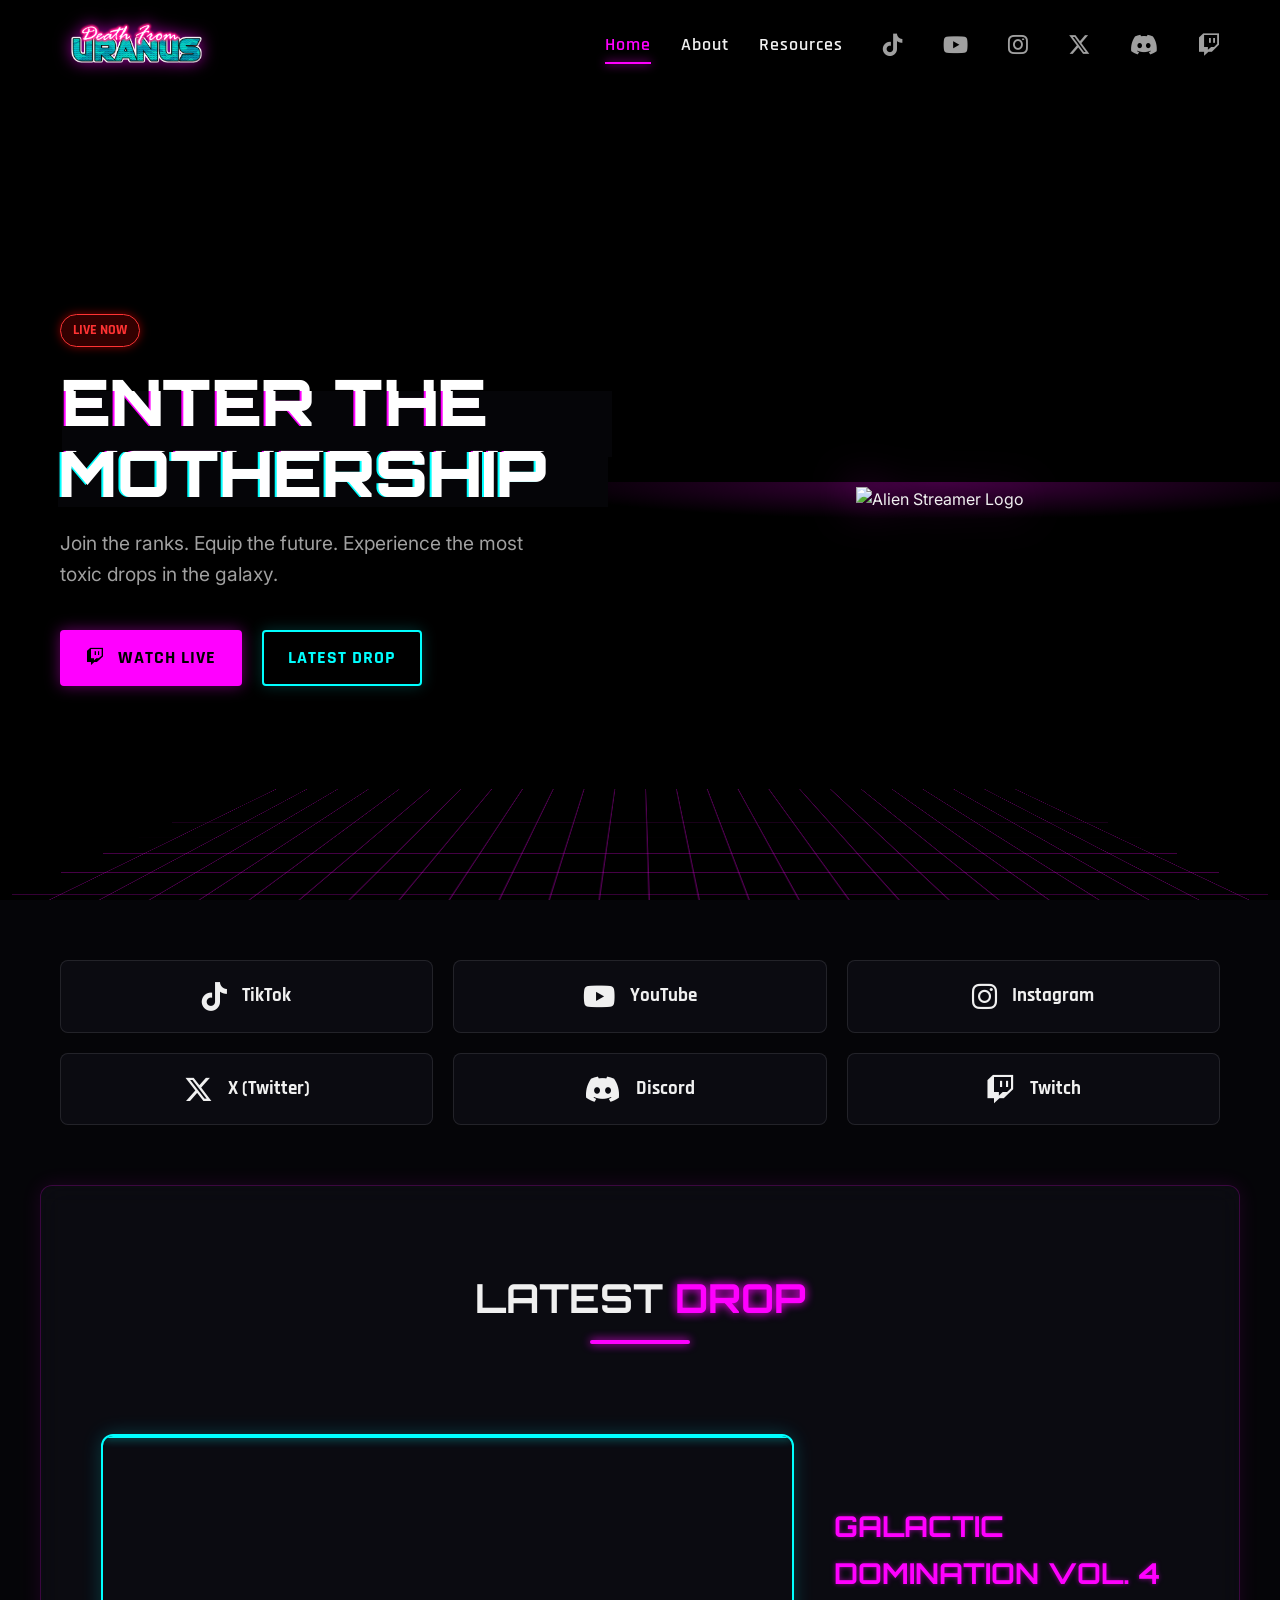
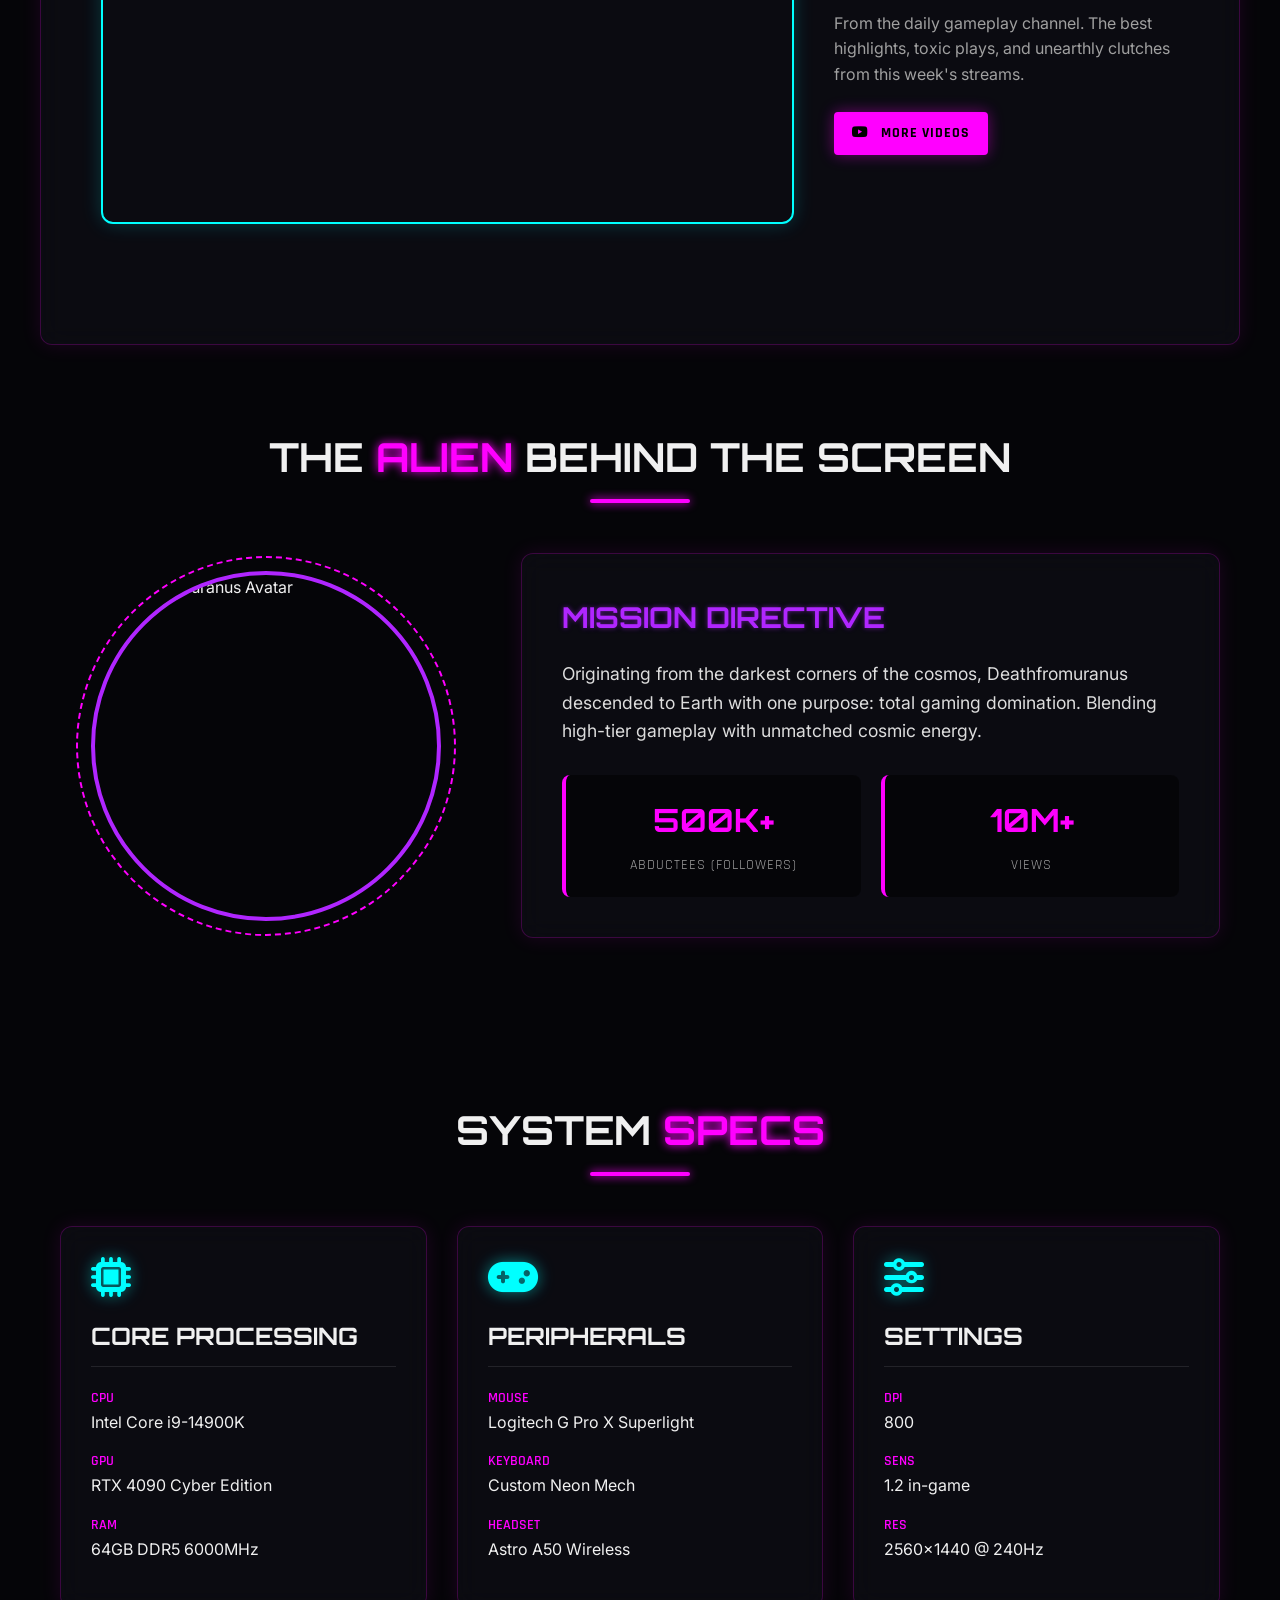
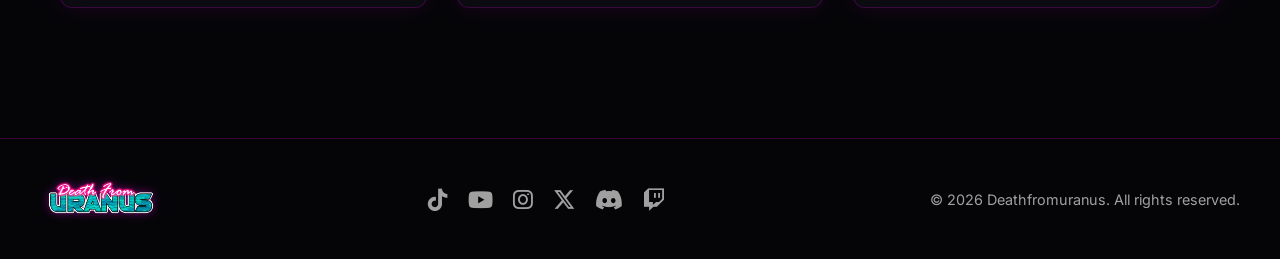
==== index.html @ d9c2b9a5 "Swap avatar image for real photo" ====
<!DOCTYPE html>
<html lang="en">
<head>
    <meta charset="UTF-8">
    <meta name="viewport" content="width=device-width, initial-scale=1.0">
    <title>Deathfromuranus | Official Streamer Hub</title>
    <meta name="description" content="Welcome to the official hub for Deathfromuranus. Join the abduction, check out the latest drops, and explore the cyber space!">
    <link rel="preconnect" href="https://fonts.googleapis.com">
    <link rel="preconnect" href="https://fonts.gstatic.com" crossorigin>
    <link href="https://fonts.googleapis.com/css2?family=Orbitron:wght@400;700;900&family=Rajdhani:wght@400;600;700&family=Inter:wght@300;400;600&display=swap" rel="stylesheet">
    <link rel="stylesheet" href="styles.css">
    <!-- FontAwesome for icons -->
    <link rel="stylesheet" href="https://cdnjs.cloudflare.com/ajax/libs/font-awesome/6.6.0/css/all.min.css">
</head>
<body>
    <div class="stars"></div>
    <div class="twinkling"></div>
    <div class="cyber-grid"></div>
    
    <nav id="navbar">
        <div class="nav-container">
            <a href="#" class="logo">
                <img src="assets/logo.png" alt="Death From Uranus Logo" class="nav-logo-img">
            </a>
            <div class="nav-right">
                <div class="nav-links">
                    <a href="#home" class="nav-link active">Home</a>
                    <a href="#about" class="nav-link">About</a>
                    <a href="#resources" class="nav-link">Resources</a>
                </div>
                    <a href="https://www.tiktok.com/@deathfromuranusttv?_r=1&_t=ZP-96Y21ulKoaF" class="social-icon" target="_blank"><i class="fa-brands fa-tiktok"></i></a>
                    <a href="https://youtube.com/@deathfromuranus?si=R0FIwK662-AyXC6i" class="social-icon" target="_blank"><i class="fa-brands fa-youtube"></i></a>
                    <a href="https://www.instagram.com/deathfromuranusttv?igsh=eTNubWJuczFvNDk3&utm_source=qr" class="social-icon" target="_blank"><i class="fa-brands fa-instagram"></i></a>
                    <a href="https://x.com/deathfromuranus?s=21" class="social-icon" target="_blank"><i class="fa-brands fa-x-twitter"></i></a>
                    <a href="https://discord.gg/c7pw4qppN" class="social-icon" target="_blank"><i class="fa-brands fa-discord"></i></a>
                    <a href="https://www.twitch.tv/deathfromuranus" class="social-icon" target="_blank"><i class="fa-brands fa-twitch"></i></a>
                </div>
            </div>
            <button class="mobile-toggle"><i class="fa-solid fa-bars"></i></button>
        </div>
    </nav>

    <main>
        <!-- Hero Section -->
        <section id="home" class="hero">
            <div class="hero-content">
                <div class="badge">LIVE NOW</div>
                <h1 class="glitch" data-text="ENTER THE MOTHERSHIP">ENTER THE MOTHERSHIP</h1>
                <p class="subtitle">Join the ranks. Equip the future. Experience the most toxic drops in the galaxy.</p>
                <div class="hero-buttons">
                    <a href="https://twitch.tv" class="btn primary-btn"><i class="fa-brands fa-twitch"></i> WATCH LIVE</a>
                    <a href="#latest" class="btn secondary-btn">LATEST DROP</a>
                </div>
            </div>
            <div class="hero-image-container">
                <div class="ufo-beam"></div>
                <img src="assets/hero-alien.png" alt="Alien Streamer Logo" class="hero-image">
            </div>
        </section>

        <!-- Social Connections -->
        <section class="socials-bar">
            <div class="social-grid">
                <a href="https://www.tiktok.com/@deathfromuranusttv?_r=1&_t=ZP-96Y21ulKoaF" class="social-card tiktok" target="_blank">
                    <i class="fa-brands fa-tiktok"></i>
                    <span>TikTok</span>
                    <div class="hover-glow"></div>
                </a>
                <a href="https://youtube.com/@deathfromuranus?si=R0FIwK662-AyXC6i" class="social-card youtube" target="_blank">
                    <i class="fa-brands fa-youtube"></i>
                    <span>YouTube</span>
                    <div class="hover-glow"></div>
                </a>
                <a href="https://www.instagram.com/deathfromuranusttv?igsh=eTNubWJuczFvNDk3&utm_source=qr" class="social-card instagram" target="_blank">
                    <i class="fa-brands fa-instagram"></i>
                    <span>Instagram</span>
                    <div class="hover-glow"></div>
                </a>
                <a href="https://x.com/deathfromuranus?s=21" class="social-card twitter" target="_blank">
                    <i class="fa-brands fa-x-twitter"></i>
                    <span>X (Twitter)</span>
                    <div class="hover-glow"></div>
                </a>
                <a href="https://discord.gg/c7pw4qppN" class="social-card discord" target="_blank">
                    <i class="fa-brands fa-discord"></i>
                    <span>Discord</span>
                    <div class="hover-glow"></div>
                </a>
                <a href="https://www.twitch.tv/deathfromuranus" class="social-card twitch" target="_blank">
                    <i class="fa-brands fa-twitch"></i>
                    <span>Twitch</span>
                    <div class="hover-glow"></div>
                </a>
            </div>
        </section>

        <!-- Latest Drop Section -->
        <section id="latest" class="latest-drop glass-panel">
            <div class="section-header">
                <h2>LATEST <span class="highlight">DROP</span></h2>
                <div class="neon-line"></div>
            </div>
            <div class="video-container">
                <div class="video-wrapper">
                    <iframe width="560" height="315" src="https://www.youtube.com/embed/Y9XK7ePh-MA?controls=0" title="YouTube video player" frameborder="0" allow="accelerometer; autoplay; clipboard-write; encrypted-media; gyroscope; picture-in-picture" allowfullscreen></iframe>
                    <div class="scanner-line"></div>
                </div>
                <div class="video-info">
                    <h3>GALACTIC DOMINATION VOL. 4</h3>
                    <p>From the daily gameplay channel. The best highlights, toxic plays, and unearthly clutches from this week's streams.</p>
                    <a href="#" class="btn primary-btn small"><i class="fa-brands fa-youtube"></i> MORE VIDEOS</a>
                </div>
            </div>
        </section>

        <!-- About Section -->
        <section id="about" class="about-section">
            <div class="section-header">
                <h2>THE <span class="highlight">ALIEN</span> BEHIND THE SCREEN</h2>
                <div class="neon-line"></div>
            </div>
            <div class="about-content">
                <div class="avatar-container">
                    <img src="assets/avatar-photo.png" alt="Deathfromuranus Avatar" class="avatar-img">
                    <div class="avatar-ring"></div>
                </div>
                <div class="about-text glass-panel">
                    <h3>MISSION DIRECTIVE</h3>
                    <p>Originating from the darkest corners of the cosmos, Deathfromuranus descended to Earth with one purpose: total gaming domination. Blending high-tier gameplay with unmatched cosmic energy.</p>
                    <div class="stats-grid">
                        <div class="stat">
                            <span class="stat-value">500K+</span>
                            <span class="stat-label">ABDUCTEES (FOLLOWERS)</span>
                        </div>
                        <div class="stat">
                            <span class="stat-value">10M+</span>
                            <span class="stat-label">VIEWS</span>
                        </div>
                    </div>
                </div>
            </div>
        </section>

        <!-- Resources Section -->
        <section id="resources" class="resources-section">
            <div class="section-header">
                <h2>SYSTEM <span class="highlight">SPECS</span></h2>
                <div class="neon-line"></div>
            </div>
            <div class="resources-grid">
                <div class="resource-card glass-panel">
                    <i class="fa-solid fa-microchip icon-glow"></i>
                    <h3>CORE PROCESSING</h3>
                    <ul>
                        <li><span>CPU</span> Intel Core i9-14900K</li>
                        <li><span>GPU</span> RTX 4090 Cyber Edition</li>
                        <li><span>RAM</span> 64GB DDR5 6000MHz</li>
                    </ul>
                </div>
                <div class="resource-card glass-panel">
                    <i class="fa-solid fa-gamepad icon-glow"></i>
                    <h3>PERIPHERALS</h3>
                    <ul>
                        <li><span>Mouse</span> Logitech G Pro X Superlight</li>
                        <li><span>Keyboard</span> Custom Neon Mech</li>
                        <li><span>Headset</span> Astro A50 Wireless</li>
                    </ul>
                </div>
                <div class="resource-card glass-panel">
                    <i class="fa-solid fa-sliders icon-glow"></i>
                    <h3>SETTINGS</h3>
                    <ul>
                        <li><span>DPI</span> 800</li>
                        <li><span>Sens</span> 1.2 in-game</li>
                        <li><span>Res</span> 2560x1440 @ 240Hz</li>
                    </ul>
                </div>
            </div>
        </section>
    </main>

    <footer>
        <div class="footer-content">
            <a href="#" class="footer-logo">
                <img src="assets/logo.png" alt="Death From Uranus Logo" class="footer-logo-img">
            </a>
            <div class="footer-socials">
                <a href="https://www.tiktok.com/@deathfromuranusttv?_r=1&_t=ZP-96Y21ulKoaF" class="social-icon" target="_blank"><i class="fa-brands fa-tiktok"></i></a>
                <a href="https://youtube.com/@deathfromuranus?si=R0FIwK662-AyXC6i" class="social-icon" target="_blank"><i class="fa-brands fa-youtube"></i></a>
                <a href="https://www.instagram.com/deathfromuranusttv?igsh=eTNubWJuczFvNDk3&utm_source=qr" class="social-icon" target="_blank"><i class="fa-brands fa-instagram"></i></a>
                <a href="https://x.com/deathfromuranus?s=21" class="social-icon" target="_blank"><i class="fa-brands fa-x-twitter"></i></a>
                <a href="https://discord.gg/c7pw4qppN" class="social-icon" target="_blank"><i class="fa-brands fa-discord"></i></a>
                <a href="https://www.twitch.tv/deathfromuranus" class="social-icon" target="_blank"><i class="fa-brands fa-twitch"></i></a>
            </div>
            <p>&copy; 2026 Deathfromuranus. All rights reserved.</p>
        </div>
    </footer>

    <script src="script.js"></script>
</body>
</html>
---- styles.css ----
:root {
    /* Color Palette */
    --bg-dark: #050508;
    --neon-green: #ff00ff;
    --neon-cyan: #00ffff;
    --neon-pink: #ff00ff;
    --deep-purple: #1a0b2e;
    --neon-purple: #b026ff;
    --text-main: #f0f0f0;
    --text-muted: #a0a0a0;
    
    /* Glassmorphism */
    --glass-bg: rgba(16, 16, 24, 0.6);
    --glass-border: rgba(255, 0, 255, 0.2);
    --glass-glow: 0 0 20px rgba(255, 0, 255, 0.1);
    
    /* Fonts */
    --font-heading: 'Orbitron', sans-serif;
    --font-sub: 'Rajdhani', sans-serif;
    --font-body: 'Inter', sans-serif;
}

* {
    margin: 0;
    padding: 0;
    box-sizing: border-box;
}

body {
    background-color: var(--bg-dark);
    color: var(--text-main);
    font-family: var(--font-body);
    overflow-x: hidden;
    line-height: 1.6;
}

/* Background Effects */
.stars, .twinkling {
    position: fixed;
    top: 0;
    left: 0;
    width: 100%;
    height: 100%;
    z-index: -1;
}

.stars {
    background: #000 url('https://cdn.rawgit.com/danielstuart14/CSS_Fills/master/star-bg.svg') repeat;
    animation: move-stars 200s linear infinite;
}

.twinkling {
    background: transparent url('https://cdn.rawgit.com/danielstuart14/CSS_Fills/master/twinkling.png') repeat top center;
    animation: move-twink-back 200s linear infinite;
    opacity: 0.5;
}

@keyframes move-stars {
    from {background-position: 0 0;}
    to {background-position: -10000px 5000px;}
}
@keyframes move-twink-back {
    from {background-position: 0 0;}
    to {background-position: -10000px 5000px;}
}

.cyber-grid {
    position: fixed;
    bottom: 0;
    left: 0;
    width: 100%;
    height: 40vh;
    background-image: 
        linear-gradient(transparent 95%, rgba(255, 0, 255, 0.4) 100%),
        linear-gradient(90deg, transparent 95%, rgba(255, 0, 255, 0.4) 100%);
    background-size: 50px 50px;
    transform: perspective(500px) rotateX(60deg);
    transform-origin: bottom;
    z-index: -1;
    animation: grid-move 5s linear infinite;
}

@keyframes grid-move {
    from { background-position: 0 0; }
    to { background-position: 0 50px; }
}

/* Typography & Utilities */
h1, h2, h3, .logo {
    font-family: var(--font-heading);
    text-transform: uppercase;
}

.highlight {
    color: var(--neon-green);
    text-shadow: 0 0 10px var(--neon-green);
}

.glass-panel {
    background: var(--glass-bg);
    backdrop-filter: blur(12px);
    -webkit-backdrop-filter: blur(12px);
    border: 1px solid var(--glass-border);
    box-shadow: var(--glass-glow);
    border-radius: 12px;
}

/* Navigation */
nav {
    position: fixed;
    top: 0;
    width: 100%;
    padding: 20px 0;
    z-index: 100;
    transition: all 0.3s ease;
}

nav.scrolled {
    background: rgba(10, 10, 15, 0.9);
    backdrop-filter: blur(10px);
    padding: 15px 0;
    border-bottom: 1px solid var(--glass-border);
}

.nav-container {
    max-width: 1200px;
    margin: 0 auto;
    display: flex;
    justify-content: space-between;
    align-items: center;
    padding: 0 20px;
}

.logo {
    font-size: 1.5rem;
    font-weight: 900;
    text-decoration: none;
    color: white;
    letter-spacing: 2px;
    display: flex;
    align-items: center;
}

.nav-logo-img {
    max-height: 50px;
    width: auto;
    filter: drop-shadow(0 0 8px rgba(255, 0, 255, 0.6));
    transition: filter 0.3s ease;
}

.nav-logo-img:hover {
    filter: drop-shadow(0 0 15px rgba(255, 0, 255, 1));
}

.nav-right {
    display: flex;
    align-items: center;
    gap: 40px;
}

.nav-links {
    display: flex;
    gap: 30px;
}

.nav-link {
    color: var(--text-main);
    text-decoration: none;
    font-family: var(--font-sub);
    font-weight: 600;
    font-size: 1.1rem;
    letter-spacing: 1px;
    position: relative;
    transition: color 0.3s ease;
}

.nav-link:hover, .nav-link.active {
    color: var(--neon-green);
}

.nav-link::after {
    content: '';
    position: absolute;
    bottom: -5px;
    left: 0;
    width: 0;
    height: 2px;
    background: var(--neon-green);
    transition: width 0.3s ease;
    box-shadow: 0 0 10px var(--neon-green);
}

.nav-link:hover::after, .nav-link.active::after {
    width: 100%;
}

.mobile-toggle {
    display: none;
    background: none;
    border: none;
    color: var(--neon-green);
    font-size: 1.5rem;
    cursor: pointer;
}

/* Buttons */
.btn {
    display: inline-block;
    padding: 12px 24px;
    font-family: var(--font-sub);
    font-size: 1.1rem;
    font-weight: 700;
    text-transform: uppercase;
    text-decoration: none;
    border-radius: 4px;
    transition: all 0.3s ease;
    letter-spacing: 1px;
    cursor: pointer;
}

.btn i {
    margin-right: 8px;
}

.primary-btn {
    background: var(--neon-green);
    color: #000;
    border: 2px solid var(--neon-green);
    box-shadow: 0 0 15px rgba(255, 0, 255, 0.4);
}

.primary-btn:hover {
    background: transparent;
    color: var(--neon-green);
    box-shadow: 0 0 25px rgba(255, 0, 255, 0.8);
}

.secondary-btn {
    background: transparent;
    color: var(--neon-cyan);
    border: 2px solid var(--neon-cyan);
    box-shadow: 0 0 15px rgba(0, 255, 255, 0.2);
}

.secondary-btn:hover {
    background: var(--neon-cyan);
    color: #000;
    box-shadow: 0 0 25px rgba(0, 255, 255, 0.6);
}

.small {
    padding: 8px 16px;
    font-size: 0.9rem;
}

/* Hero Section */
.hero {
    min-height: 100vh;
    display: flex;
    align-items: center;
    justify-content: space-between;
    padding: 100px 20px 0;
    max-width: 1200px;
    margin: 0 auto;
    position: relative;
}

.hero-content {
    flex: 1;
    z-index: 2;
    padding-right: 40px;
}

.badge {
    display: inline-block;
    background: rgba(255, 0, 0, 0.2);
    color: #ff3333;
    border: 1px solid #ff3333;
    padding: 4px 12px;
    border-radius: 20px;
    font-family: var(--font-sub);
    font-weight: 700;
    font-size: 0.9rem;
    margin-bottom: 20px;
    box-shadow: 0 0 10px rgba(255, 0, 0, 0.5);
    animation: pulse-badge 2s infinite;
}

.glitch {
    font-size: 4rem;
    font-weight: 900;
    line-height: 1.1;
    margin-bottom: 20px;
    position: relative;
    color: #fff;
}

/* Glitch Effect */
.glitch::before, .glitch::after {
    content: attr(data-text);
    position: absolute;
    top: 0;
    left: 0;
    width: 100%;
    height: 100%;
    background: var(--bg-dark);
}

.glitch::before {
    left: 2px;
    text-shadow: -2px 0 var(--neon-green);
    clip: rect(24px, 550px, 90px, 0);
    animation: glitch-anim 3s infinite linear alternate-reverse;
}

.glitch::after {
    left: -2px;
    text-shadow: -2px 0 var(--neon-cyan);
    clip: rect(85px, 550px, 140px, 0);
    animation: glitch-anim 2.5s infinite linear alternate-reverse;
}

.subtitle {
    font-size: 1.2rem;
    color: var(--text-muted);
    margin-bottom: 40px;
    max-width: 500px;
}

.hero-buttons {
    display: flex;
    gap: 20px;
}

.hero-image-container {
    flex: 1;
    position: relative;
    display: flex;
    justify-content: center;
    align-items: center;
}

.hero-image {
    max-width: 100%;
    z-index: 2;
    animation: float 6s ease-in-out infinite;
    position: relative;
    filter: drop-shadow(0 0 20px rgba(255, 0, 255, 0.5));
}

.ufo-beam {
    position: absolute;
    top: -20%;
    left: 50%;
    transform: translateX(-50%);
    width: 150%;
    height: 150%;
    background: radial-gradient(ellipse at top, rgba(255, 0, 255, 0.3) 0%, transparent 70%);
    z-index: 1;
    opacity: 0.8;
    animation: pulse-beam 4s infinite alternate;
}

/* Socials Bar */
.socials-bar {
    padding: 60px 20px;
    max-width: 1200px;
    margin: 0 auto;
}

.social-grid {
    display: grid;
    grid-template-columns: repeat(3, 1fr);
    gap: 20px;
}

.social-card {
    background: var(--glass-bg);
    border: 1px solid rgba(255, 255, 255, 0.1);
    padding: 20px;
    border-radius: 8px;
    display: flex;
    align-items: center;
    justify-content: center;
    gap: 15px;
    text-decoration: none;
    color: var(--text-main);
    font-family: var(--font-sub);
    font-weight: 700;
    font-size: 1.2rem;
    transition: all 0.3s ease;
    position: relative;
    overflow: hidden;
}

.social-card i {
    font-size: 1.8rem;
    z-index: 2;
}

.social-card span {
    z-index: 2;
}

.hover-glow {
    position: absolute;
    top: 50%;
    left: 50%;
    transform: translate(-50%, -50%);
    width: 0;
    height: 0;
    border-radius: 50%;
    transition: width 0.4s ease, height 0.4s ease;
    z-index: 1;
    opacity: 0;
}

.social-card:hover {
    transform: translateY(-5px);
}

.social-card:hover .hover-glow {
    width: 300px;
    height: 300px;
    opacity: 0.2;
}

.twitch:hover { border-color: #9146FF; box-shadow: 0 0 15px rgba(145, 70, 255, 0.5); }
.twitch .hover-glow { background: #9146FF; }
.twitch:hover i { color: #9146FF; }

.youtube:hover { border-color: #FF0000; box-shadow: 0 0 15px rgba(255, 0, 0, 0.5); }
.youtube .hover-glow { background: #FF0000; }
.youtube:hover i { color: #FF0000; }

.twitter:hover { border-color: #1DA1F2; box-shadow: 0 0 15px rgba(29, 161, 242, 0.5); }
.twitter .hover-glow { background: #1DA1F2; }
.twitter:hover i { color: #1DA1F2; }

.discord:hover { border-color: #5865F2; box-shadow: 0 0 15px rgba(88, 101, 242, 0.5); }
.discord .hover-glow { background: #5865F2; }
.discord:hover i { color: #5865F2; }

.tiktok:hover { border-color: #ff0050; box-shadow: 0 0 15px rgba(255, 0, 80, 0.5); }
.tiktok .hover-glow { background: #ff0050; }
.tiktok:hover i { color: #00f2fe; text-shadow: 2px 2px 0px #ff0050; }

.instagram:hover { border-color: #E1306C; box-shadow: 0 0 15px rgba(225, 48, 108, 0.5); }
.instagram .hover-glow { background: linear-gradient(45deg, #f09433 0%, #e6683c 25%, #dc2743 50%, #cc2366 75%, #bc1888 100%); }
.instagram:hover i { color: #fff; text-shadow: 0 0 5px #E1306C; }


/* Sections Common */
section {
    padding: 80px 20px;
    max-width: 1200px;
    margin: 0 auto;
}

.section-header {
    text-align: center;
    margin-bottom: 50px;
}

.section-header h2 {
    font-size: 2.5rem;
    margin-bottom: 10px;
}

.neon-line {
    width: 100px;
    height: 4px;
    background: var(--neon-green);
    margin: 0 auto;
    border-radius: 2px;
    box-shadow: 0 0 10px var(--neon-green);
}

/* Latest Drop */
.video-container {
    display: flex;
    gap: 40px;
    align-items: center;
    padding: 40px;
}

.video-wrapper {
    flex: 2;
    position: relative;
    border-radius: 12px;
    overflow: hidden;
    border: 2px solid var(--neon-cyan);
    box-shadow: 0 0 20px rgba(0, 255, 255, 0.2);
    aspect-ratio: 16 / 9;
}

.video-wrapper iframe {
    width: 100%;
    height: 100%;
    position: absolute;
    top: 0;
    left: 0;
}

.scanner-line {
    position: absolute;
    top: 0;
    left: 0;
    width: 100%;
    height: 2px;
    background: var(--neon-cyan);
    box-shadow: 0 0 10px var(--neon-cyan);
    animation: scan 4s linear infinite;
    pointer-events: none;
}

.video-info {
    flex: 1;
}

.video-info h3 {
    font-size: 1.8rem;
    color: var(--neon-pink);
    margin-bottom: 15px;
    text-shadow: 0 0 5px rgba(255, 0, 255, 0.5);
}

.video-info p {
    color: var(--text-muted);
    margin-bottom: 25px;
}

/* About Section */
.about-content {
    display: flex;
    gap: 50px;
    align-items: center;
}

.avatar-container {
    flex: 1;
    position: relative;
    display: flex;
    justify-content: center;
}

.avatar-img {
    width: 350px;
    height: 350px;
    border-radius: 50%;
    object-fit: cover;
    z-index: 2;
    border: 4px solid var(--neon-purple);
}

.avatar-ring {
    position: absolute;
    top: 50%;
    left: 50%;
    transform: translate(-50%, -50%);
    width: 380px;
    height: 380px;
    border-radius: 50%;
    border: 2px dashed var(--neon-green);
    animation: spin 20s linear infinite;
    z-index: 1;
}

.about-text {
    flex: 1.5;
    padding: 40px;
}

.about-text h3 {
    font-size: 1.8rem;
    color: var(--neon-purple);
    margin-bottom: 20px;
    text-shadow: 0 0 5px rgba(176, 38, 255, 0.5);
}

.about-text p {
    font-size: 1.1rem;
    margin-bottom: 30px;
    color: #ddd;
}

.stats-grid {
    display: grid;
    grid-template-columns: 1fr 1fr;
    gap: 20px;
}

.stat {
    background: rgba(0, 0, 0, 0.5);
    padding: 20px;
    border-radius: 8px;
    border-left: 4px solid var(--neon-green);
    text-align: center;
}

.stat-value {
    display: block;
    font-family: var(--font-heading);
    font-size: 2rem;
    color: var(--neon-green);
    font-weight: 700;
    margin-bottom: 5px;
}

.stat-label {
    font-family: var(--font-sub);
    font-size: 0.9rem;
    color: var(--text-muted);
    letter-spacing: 1px;
}

/* Resources Section */
.resources-grid {
    display: grid;
    grid-template-columns: repeat(3, 1fr);
    gap: 30px;
}

.resource-card {
    padding: 30px;
    transition: transform 0.3s ease;
}

.resource-card:hover {
    transform: translateY(-10px);
    box-shadow: 0 0 30px rgba(255, 0, 255, 0.2);
}

.icon-glow {
    font-size: 2.5rem;
    color: var(--neon-cyan);
    margin-bottom: 20px;
    text-shadow: 0 0 15px rgba(0, 255, 255, 0.5);
}

.resource-card h3 {
    font-size: 1.5rem;
    margin-bottom: 20px;
    border-bottom: 1px solid rgba(255, 255, 255, 0.1);
    padding-bottom: 10px;
}

.resource-card ul {
    list-style: none;
}

.resource-card li {
    margin-bottom: 15px;
    display: flex;
    flex-direction: column;
}

.resource-card li span {
    font-family: var(--font-sub);
    color: var(--neon-green);
    font-weight: 600;
    font-size: 0.9rem;
    text-transform: uppercase;
}

/* Footer */
footer {
    background: #050508;
    border-top: 1px solid rgba(255, 0, 255, 0.2);
    padding: 40px 20px;
    margin-top: 50px;
}

.footer-content {
    max-width: 1200px;
    margin: 0 auto;
    display: flex;
    justify-content: space-between;
    align-items: center;
}

.footer-logo {
    display: flex;
    align-items: center;
    text-decoration: none;
}

.footer-logo-img {
    max-height: 40px;
    width: auto;
    filter: drop-shadow(0 0 5px rgba(255, 0, 255, 0.4));
    transition: filter 0.3s ease;
}

.footer-logo-img:hover {
    filter: drop-shadow(0 0 10px rgba(255, 0, 255, 0.8));
}

/* Header & Footer Social Icons */
.nav-socials, .footer-socials {
    display: flex;
    gap: 20px;
    align-items: center;
}

.social-icon {
    color: var(--text-muted);
    font-size: 1.4rem;
    transition: all 0.3s ease;
    display: inline-block;
    position: relative;
}

.social-icon:hover {
    color: var(--neon-cyan);
    transform: translateY(-3px) scale(1.1);
    filter: drop-shadow(0 0 10px var(--neon-cyan));
}

footer p {
    color: var(--text-muted);
    font-size: 0.9rem;
}

/* Animations */
@keyframes float {
    0% { transform: translateY(0px); }
    50% { transform: translateY(-20px); }
    100% { transform: translateY(0px); }
}

@keyframes pulse-beam {
    0% { opacity: 0.6; }
    100% { opacity: 1; }
}

@keyframes pulse-badge {
    0% { box-shadow: 0 0 0 0 rgba(255, 51, 51, 0.7); }
    70% { box-shadow: 0 0 0 10px rgba(255, 51, 51, 0); }
    100% { box-shadow: 0 0 0 0 rgba(255, 51, 51, 0); }
}

@keyframes pulse-icon {
    0% { transform: scale(1); opacity: 0.8; }
    50% { transform: scale(1.2); opacity: 1; }
    100% { transform: scale(1); opacity: 0.8; }
}

@keyframes glitch-anim {
    0% { clip: rect(44px, 9999px, 86px, 0); }
    5% { clip: rect(61px, 9999px, 87px, 0); }
    10% { clip: rect(78px, 9999px, 20px, 0); }
    15% { clip: rect(100px, 9999px, 81px, 0); }
    20% { clip: rect(4px, 9999px, 80px, 0); }
    25% { clip: rect(51px, 9999px, 84px, 0); }
    30% { clip: rect(21px, 9999px, 14px, 0); }
    35% { clip: rect(18px, 9999px, 8px, 0); }
    40% { clip: rect(2px, 9999px, 5px, 0); }
    45% { clip: rect(78px, 9999px, 52px, 0); }
    50% { clip: rect(31px, 9999px, 60px, 0); }
    55% { clip: rect(56px, 9999px, 1px, 0); }
    60% { clip: rect(32px, 9999px, 26px, 0); }
    65% { clip: rect(25px, 9999px, 91px, 0); }
    70% { clip: rect(98px, 9999px, 58px, 0); }
    75% { clip: rect(82px, 9999px, 47px, 0); }
    80% { clip: rect(44px, 9999px, 51px, 0); }
    85% { clip: rect(14px, 9999px, 32px, 0); }
    90% { clip: rect(5px, 9999px, 81px, 0); }
    95% { clip: rect(38px, 9999px, 2px, 0); }
    100% { clip: rect(13px, 9999px, 5px, 0); }
}

@keyframes scan {
    0% { top: 0; }
    50% { top: 100%; }
    100% { top: 0; }
}

@keyframes spin {
    0% { transform: translate(-50%, -50%) rotate(0deg); }
    100% { transform: translate(-50%, -50%) rotate(360deg); }
}

/* Responsive Design */
@media (max-width: 1024px) {
    .hero { flex-direction: column; text-align: center; padding-top: 150px; }
    .hero-content { padding-right: 0; margin-bottom: 50px; }
    .hero-buttons { justify-content: center; }
    .glitch { font-size: 3rem; }
    .subtitle { margin: 0 auto 40px; }
    
    .social-grid { grid-template-columns: repeat(2, 1fr); }
    
    .video-container { flex-direction: column; padding: 20px; }
    
    .about-content { flex-direction: column; text-align: center; }
    .stats-grid { max-width: 400px; margin: 0 auto; }
    
    .resources-grid { grid-template-columns: repeat(2, 1fr); }
}

@media (max-width: 768px) {
    .nav-right { display: none; }
    .mobile-toggle { display: block; }
    
    .resources-grid { grid-template-columns: 1fr; }
    .social-grid { grid-template-columns: 1fr; }
    
    .footer-content { flex-direction: column; gap: 20px; text-align: center; }
    
    .avatar-img { width: 250px; height: 250px; }
    .avatar-ring { width: 280px; height: 280px; }
}
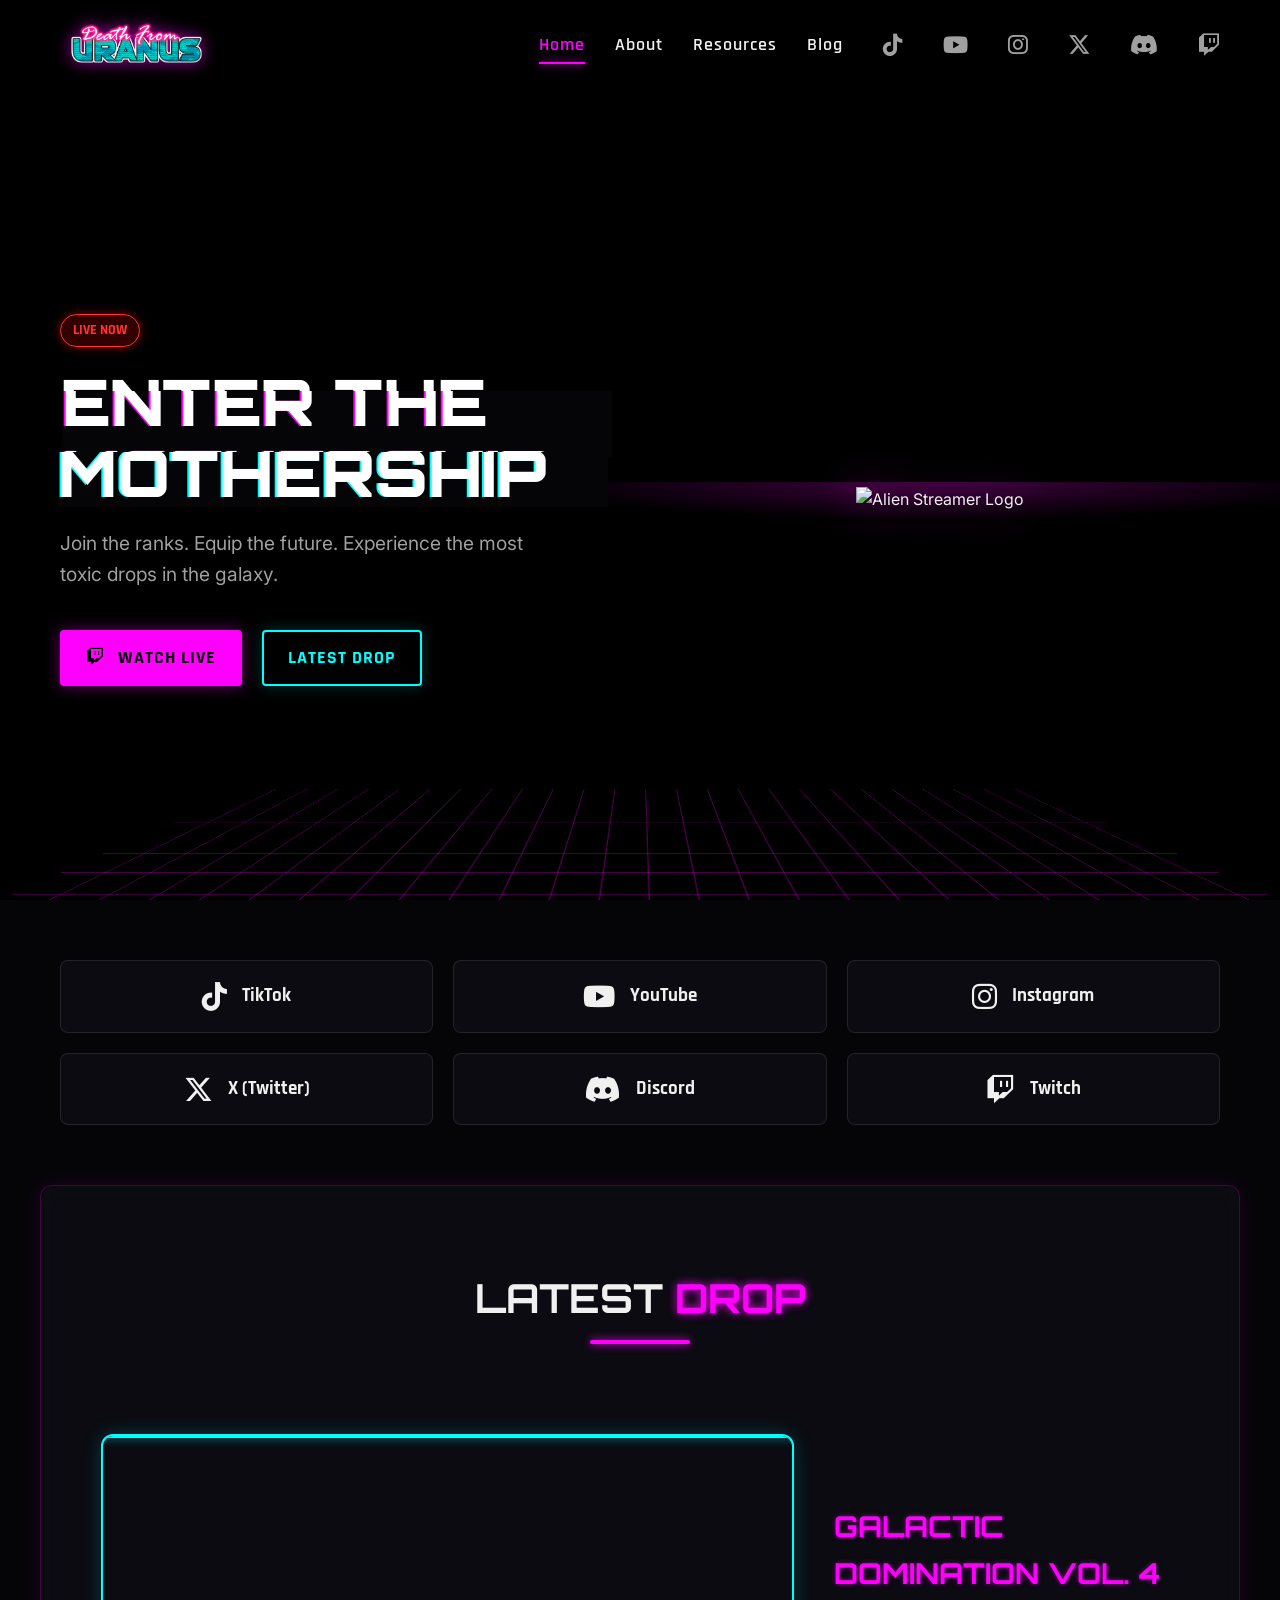
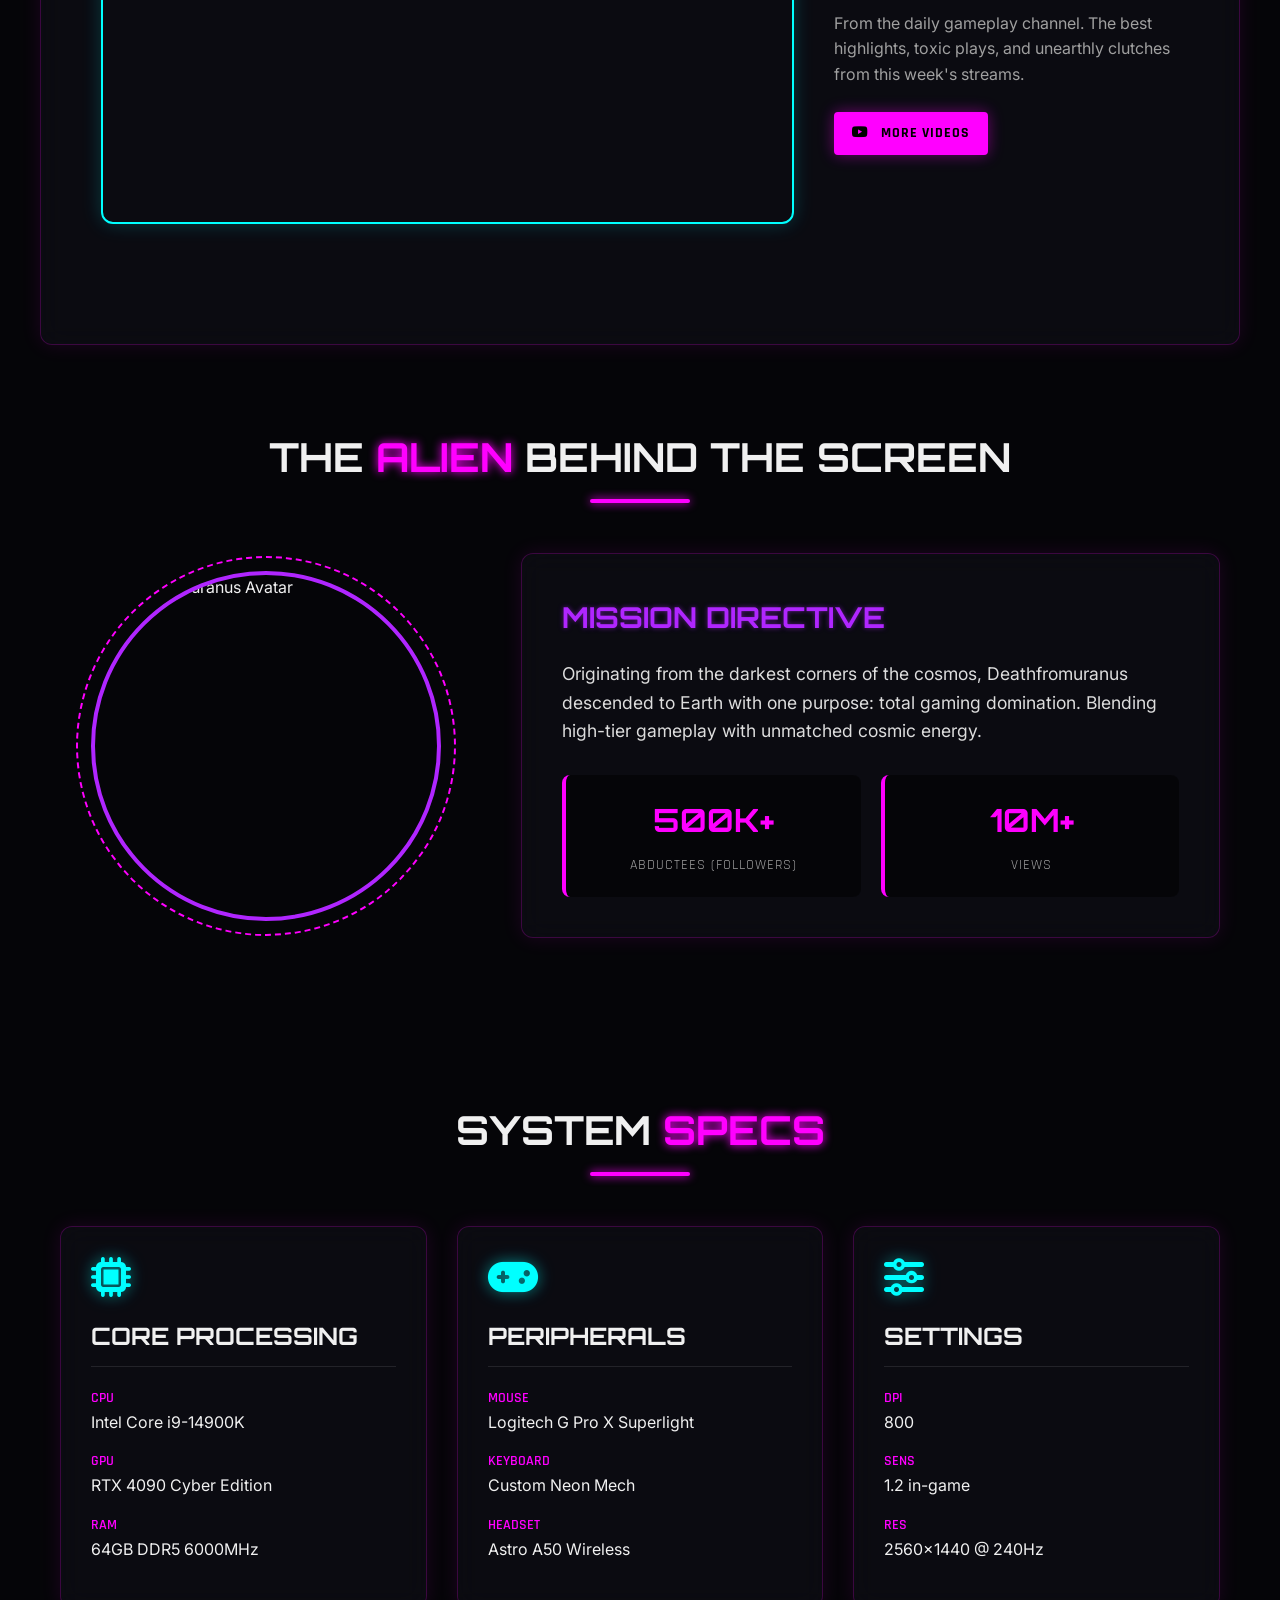
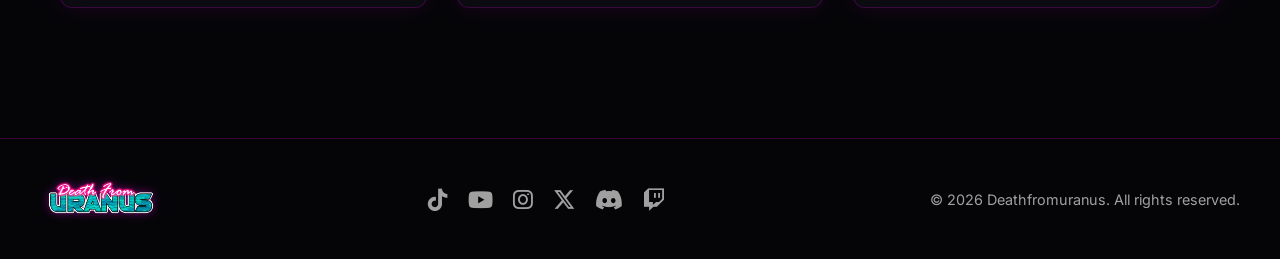
==== commit 37194ab2: "Create blog page with ARC Raiders guide" ====
--- a/index.html
+++ b/index.html
@@ -27,6 +27,7 @@
                     <a href="#home" class="nav-link active">Home</a>
                     <a href="#about" class="nav-link">About</a>
                     <a href="#resources" class="nav-link">Resources</a>
+                    <a href="blog.html" class="nav-link">Blog</a>
                 </div>
                     <a href="https://www.tiktok.com/@deathfromuranusttv?_r=1&_t=ZP-96Y21ulKoaF" class="social-icon" target="_blank"><i class="fa-brands fa-tiktok"></i></a>
                     <a href="https://youtube.com/@deathfromuranus?si=R0FIwK662-AyXC6i" class="social-icon" target="_blank"><i class="fa-brands fa-youtube"></i></a>
--- a/styles.css
+++ b/styles.css
@@ -720,6 +720,109 @@
 footer p {
     color: var(--text-muted);
     font-size: 0.9rem;
+}
+
+/* --- Blog Page Styles --- */
+.blog-main {
+    padding-top: 120px;
+    padding-bottom: 60px;
+}
+
+.blog-container {
+    max-width: 800px;
+    margin: 0 auto;
+    padding: 40px;
+}
+
+.blog-header {
+    text-align: center;
+    margin-bottom: 40px;
+}
+
+.blog-meta {
+    display: flex;
+    justify-content: center;
+    gap: 15px;
+    margin-bottom: 20px;
+    font-family: var(--font-body);
+    font-size: 0.9rem;
+    color: var(--text-muted);
+}
+
+.blog-date {
+    letter-spacing: 2px;
+    text-transform: uppercase;
+}
+
+.blog-header h1 {
+    font-size: 2.5rem;
+    line-height: 1.2;
+}
+
+.blog-hero-image {
+    position: relative;
+    width: 100%;
+    margin-bottom: 40px;
+    border-radius: 8px;
+    overflow: hidden;
+    box-shadow: var(--glass-glow);
+    border: 1px solid var(--glass-border);
+}
+
+.blog-hero-image img {
+    width: 100%;
+    height: auto;
+    display: block;
+}
+
+.blog-content {
+    font-family: var(--font-body);
+    font-size: 1.1rem;
+    line-height: 1.8;
+    color: var(--text-muted);
+}
+
+.blog-content p {
+    margin-bottom: 25px;
+}
+
+.blog-content h2 {
+    font-family: var(--font-heading);
+    color: var(--text-main);
+    font-size: 1.8rem;
+    margin-top: 40px;
+    margin-bottom: 20px;
+}
+
+.blog-content ul {
+    margin-bottom: 25px;
+    padding-left: 20px;
+    list-style-type: none;
+}
+
+.blog-content ul li {
+    margin-bottom: 15px;
+    position: relative;
+    padding-left: 25px;
+}
+
+.blog-content ul li::before {
+    content: '>';
+    position: absolute;
+    left: 0;
+    color: var(--neon-cyan);
+    font-weight: 700;
+}
+
+.blog-content ul li strong {
+    color: var(--neon-cyan);
+}
+
+.sign-off {
+    font-style: italic;
+    color: var(--neon-pink);
+    margin-top: 40px;
+    font-weight: 600;
 }
 
 /* Animations */
@@ -810,4 +913,14 @@
     
     .avatar-img { width: 250px; height: 250px; }
     .avatar-ring { width: 280px; height: 280px; }
-}
+
+    /* Blog Mobile */
+    .blog-container {
+        padding: 20px;
+        margin: 0 15px;
+    }
+    
+    .blog-header h1 {
+        font-size: 2rem;
+    }
+}
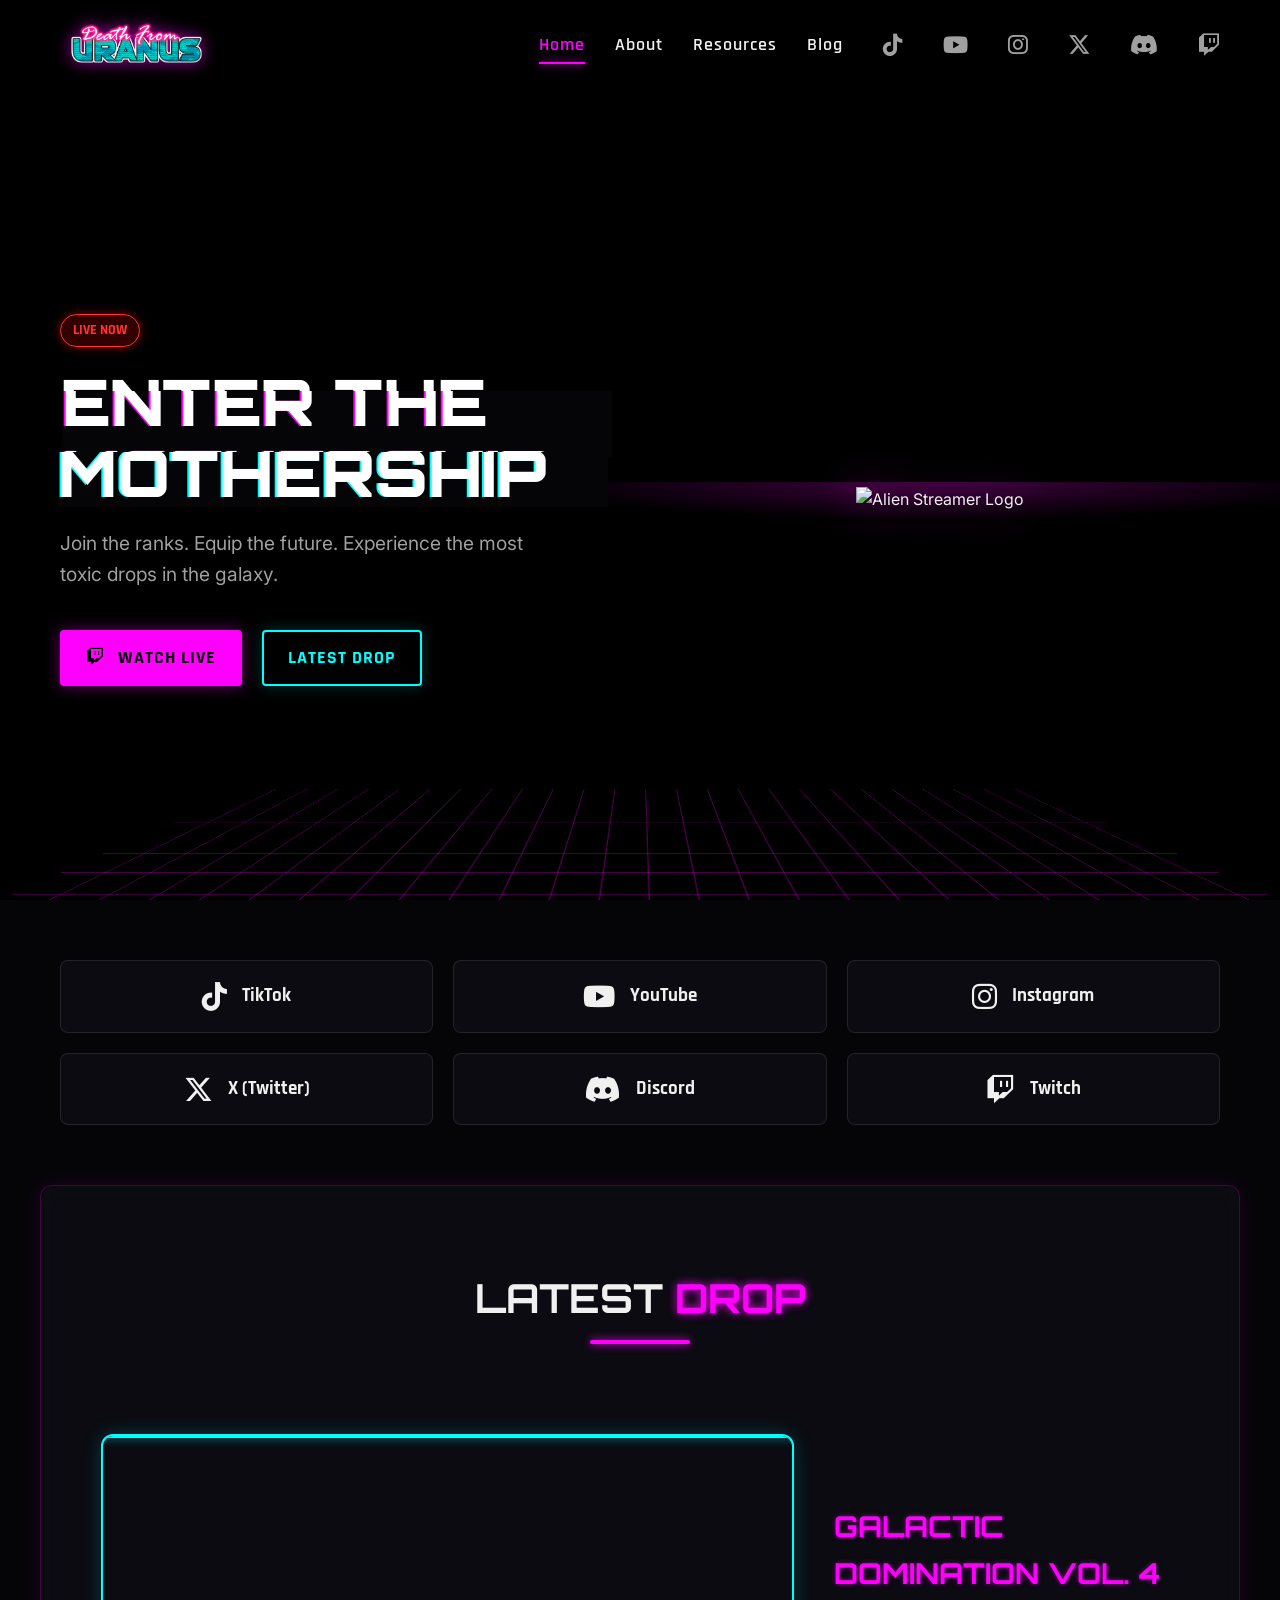
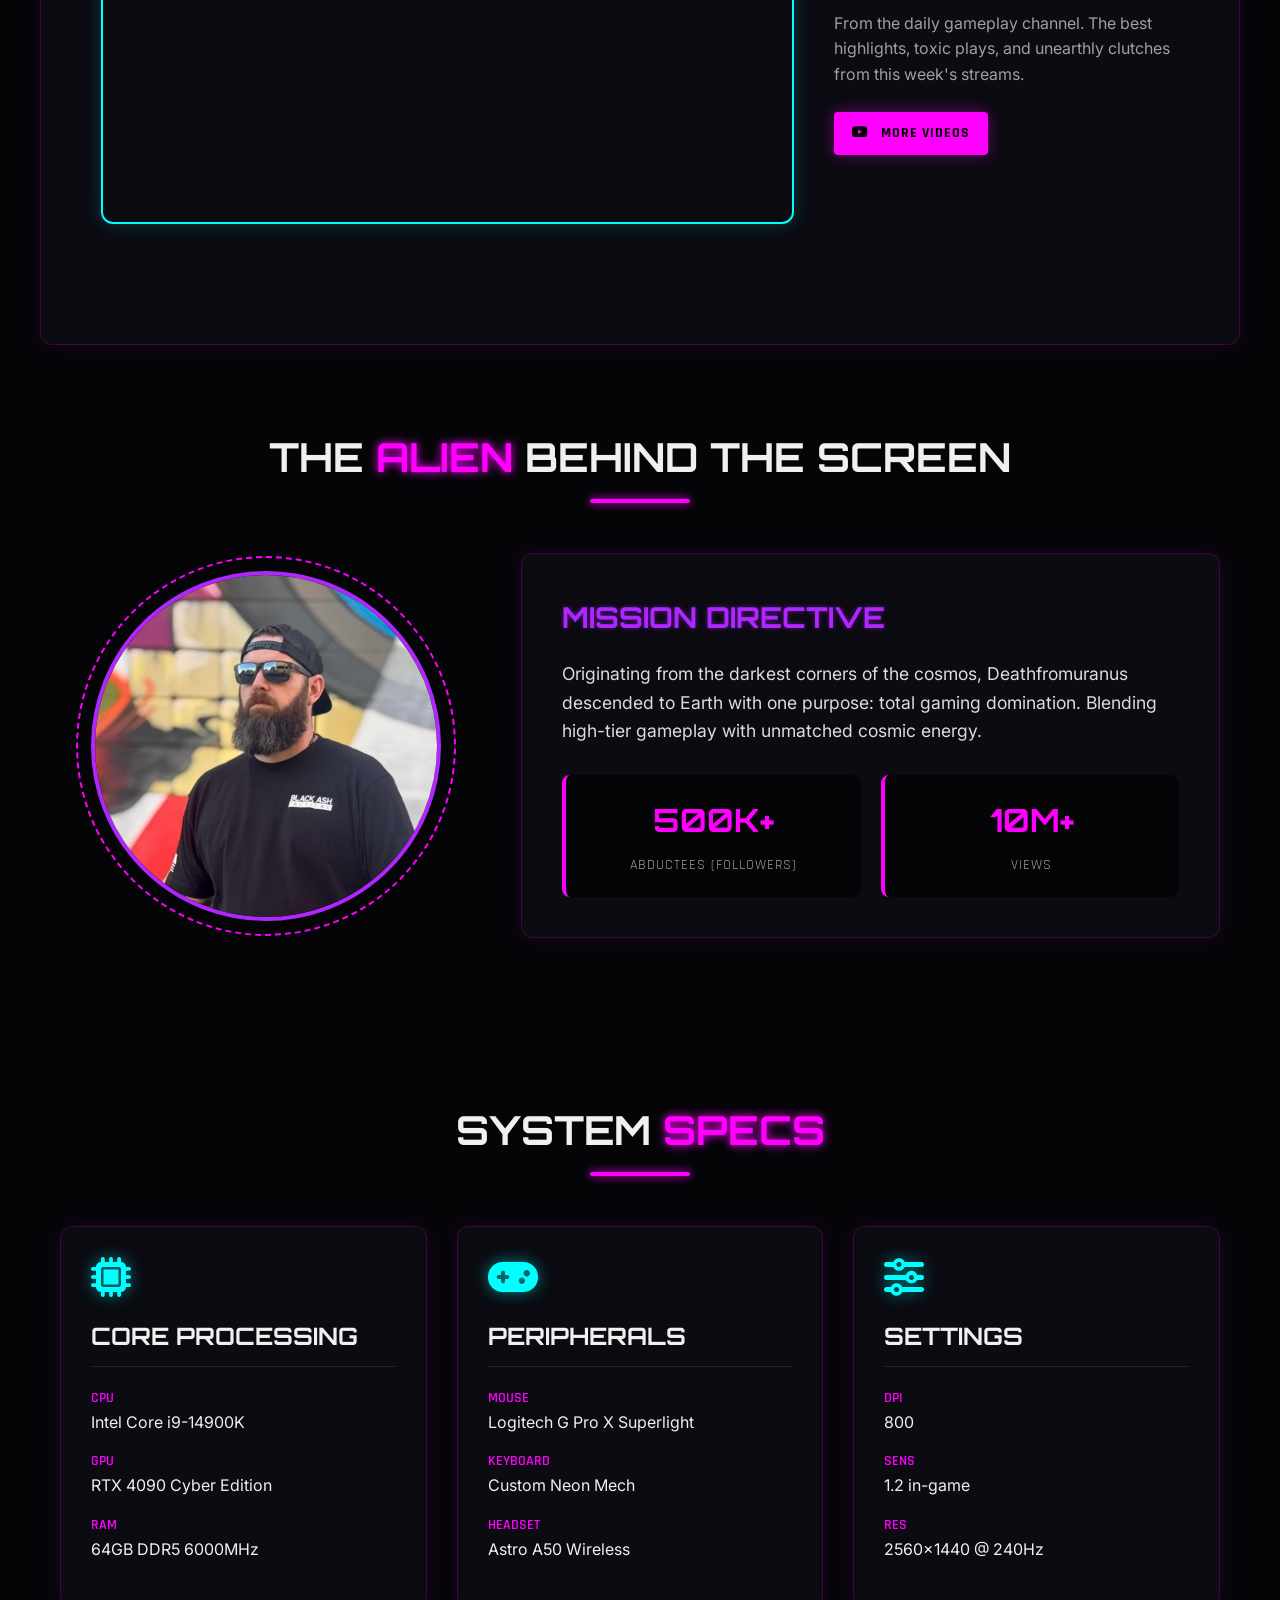
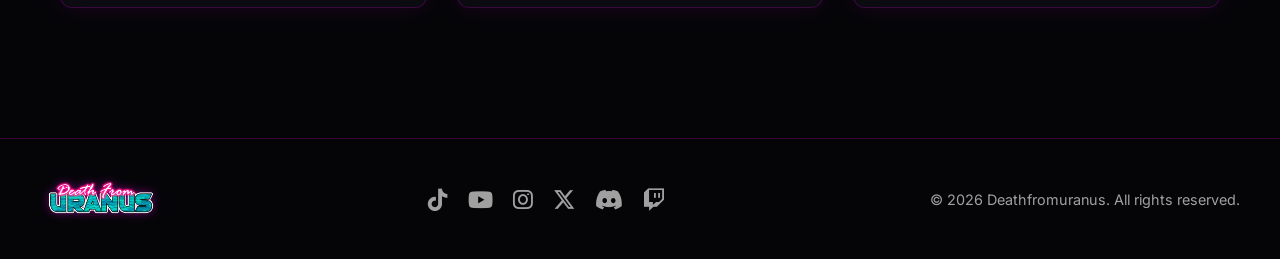
==== commit d1b9f750: "Update profile picture to use the new avatar.png and point index.html to it" ====
--- a/index.html
+++ b/index.html
@@ -122,7 +122,7 @@
             </div>
             <div class="about-content">
                 <div class="avatar-container">
-                    <img src="assets/avatar-photo.png" alt="Deathfromuranus Avatar" class="avatar-img">
+                    <img src="assets/avatar.png" alt="Deathfromuranus Avatar" class="avatar-img">
                     <div class="avatar-ring"></div>
                 </div>
                 <div class="about-text glass-panel">
--- a/styles.css
+++ b/styles.css
@@ -903,7 +903,36 @@
 }
 
 @media (max-width: 768px) {
-    .nav-right { display: none; }
+    .nav-right { 
+        display: none; 
+        flex-direction: column;
+        position: absolute;
+        top: 70px;
+        left: 0;
+        width: 100%;
+        background: rgba(10, 10, 15, 0.95);
+        backdrop-filter: blur(10px);
+        padding: 20px 0;
+        border-bottom: 1px solid var(--neon-cyan);
+    }
+    
+    .nav-right.active {
+        display: flex;
+    }
+    
+    .nav-links {
+        flex-direction: column;
+        align-items: center;
+        width: 100%;
+        gap: 20px;
+    }
+    
+    .nav-socials {
+        justify-content: center;
+        margin-top: 20px;
+        width: 100%;
+    }
+    
     .mobile-toggle { display: block; }
     
     .resources-grid { grid-template-columns: 1fr; }
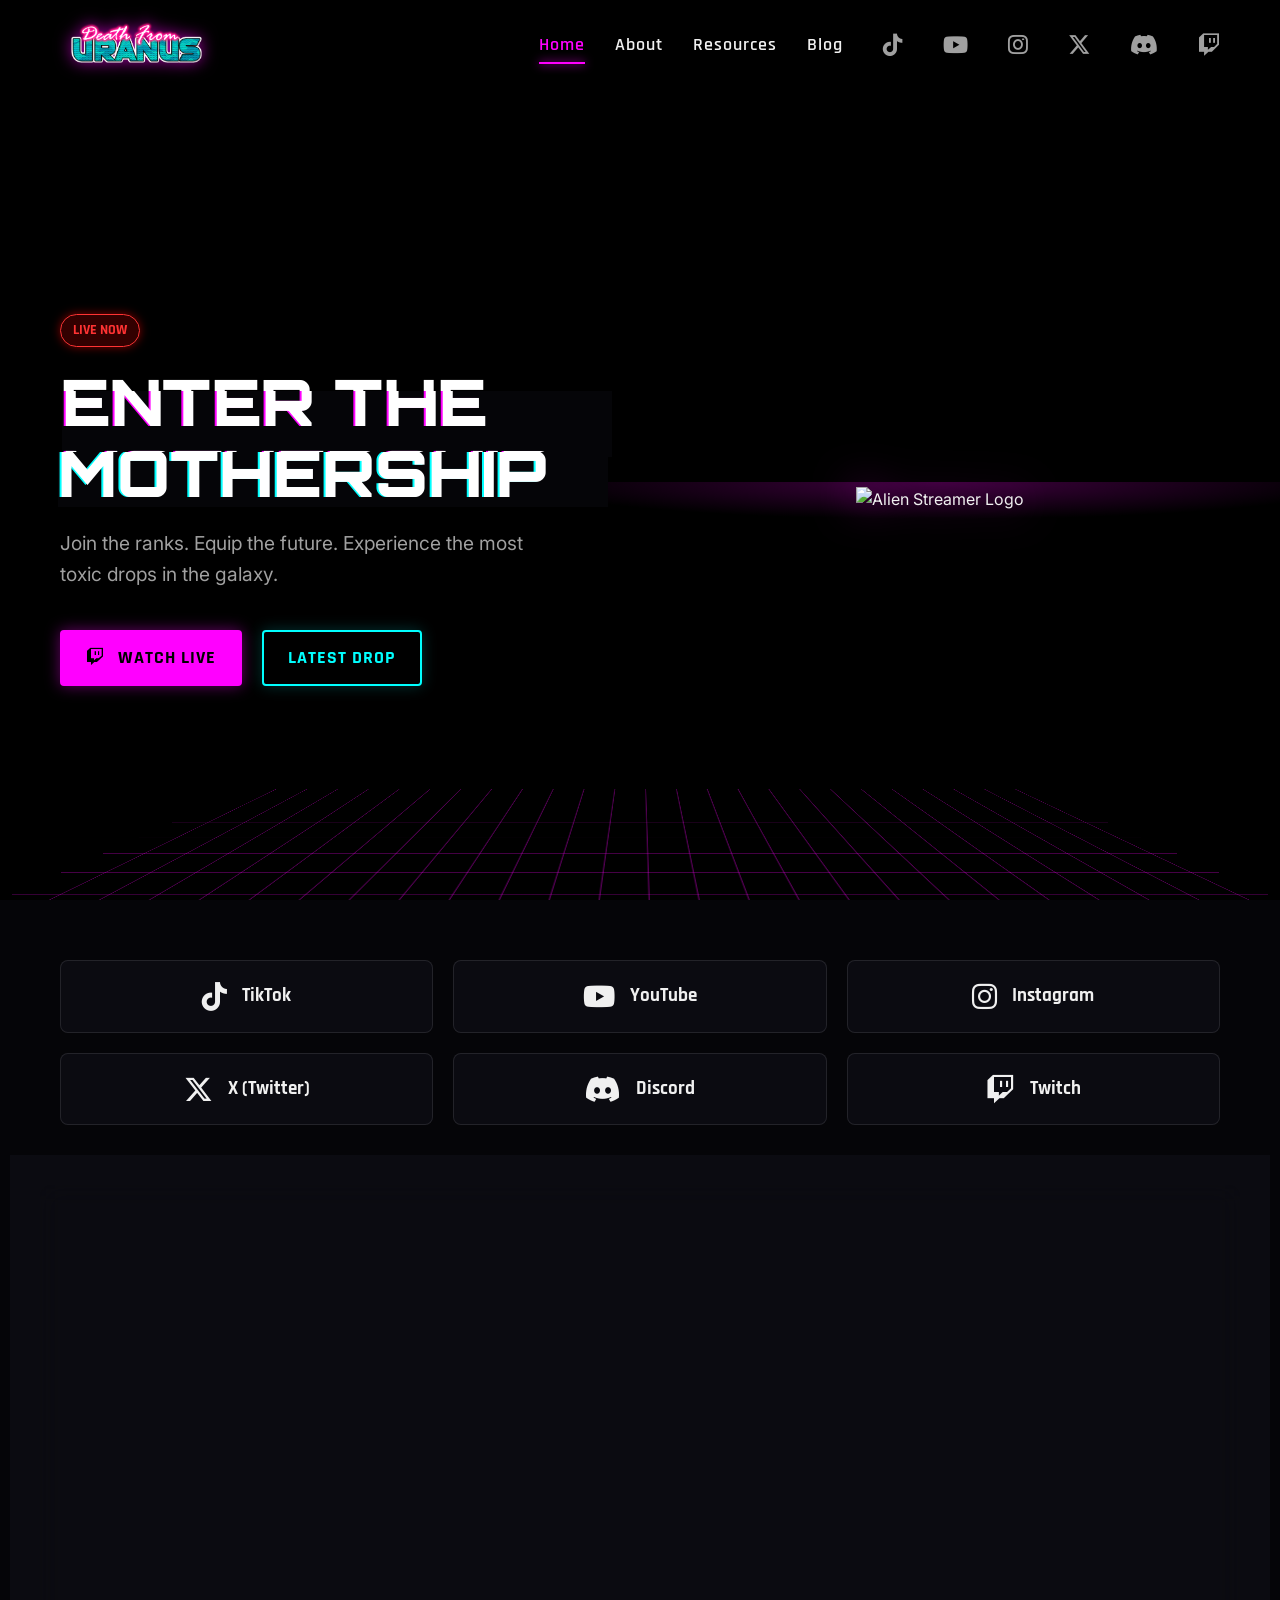
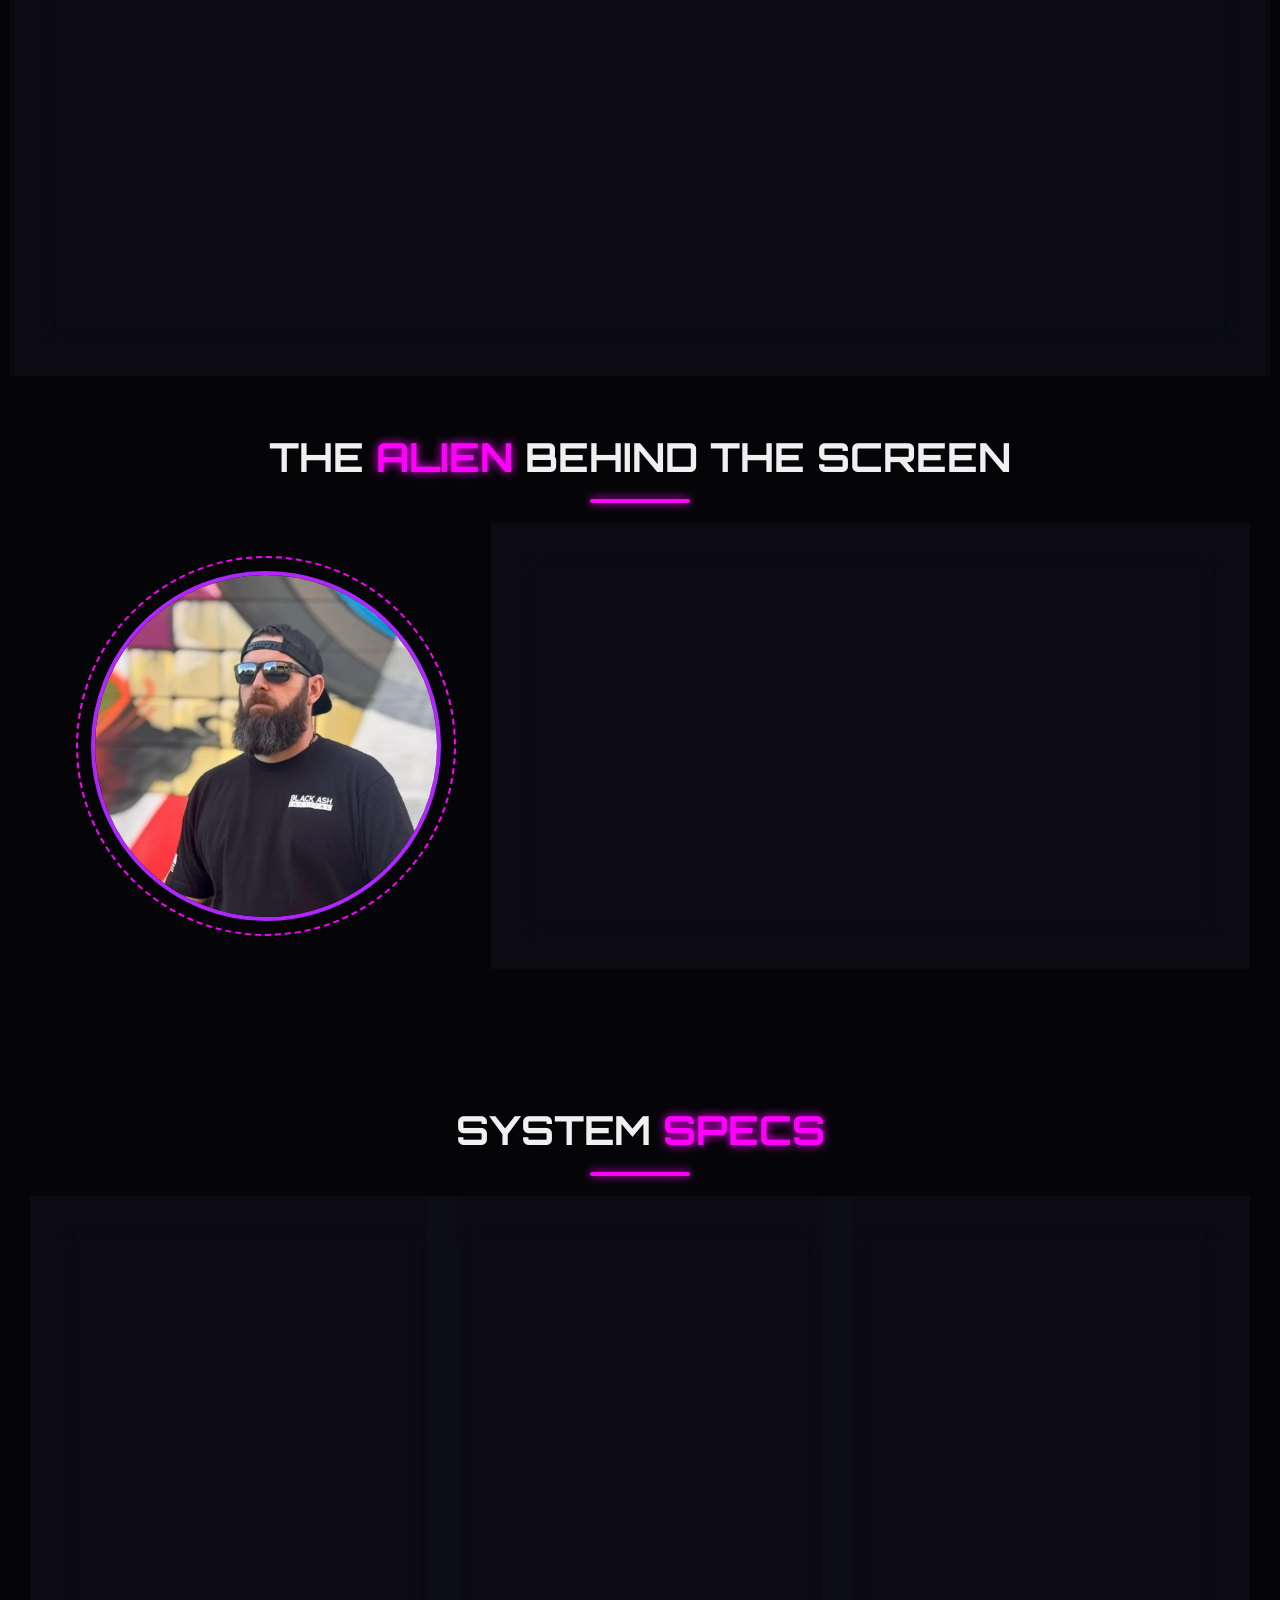
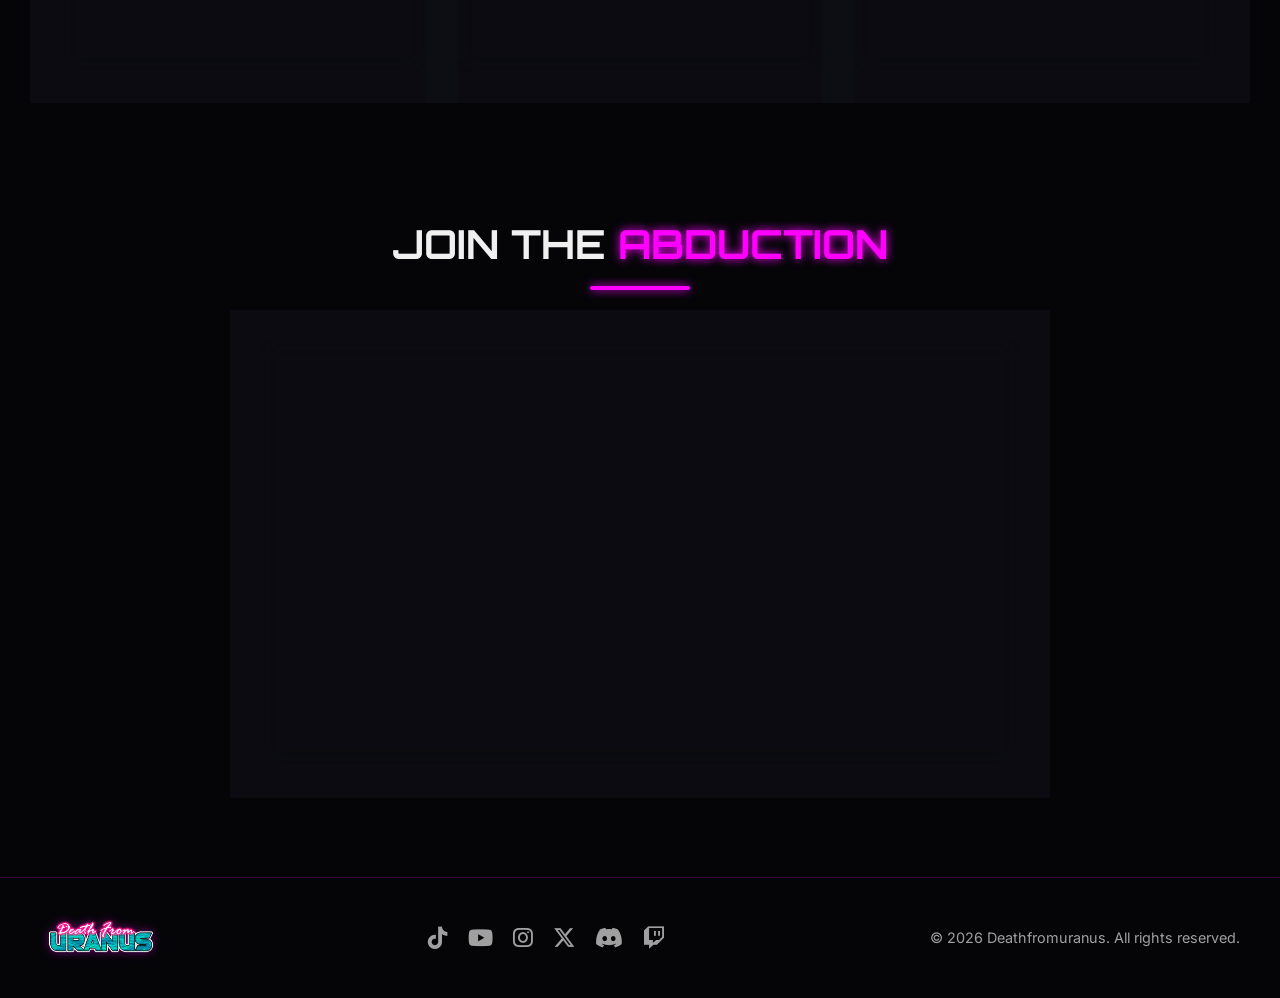
==== commit 7b755f17: "Add signup webform and update system specs section" ====
--- a/index.html
+++ b/index.html
@@ -153,29 +153,83 @@
                     <i class="fa-solid fa-microchip icon-glow"></i>
                     <h3>CORE PROCESSING</h3>
                     <ul>
-                        <li><span>CPU</span> Intel Core i9-14900K</li>
-                        <li><span>GPU</span> RTX 4090 Cyber Edition</li>
-                        <li><span>RAM</span> 64GB DDR5 6000MHz</li>
+                        <li><span>CPU</span> Intel Core i7-14700K</li>
+                        <li><span>GPU</span> RTX 5070ti 16GB DDR6</li>
+                        <li><span>RAM</span> 32GB DDR5 6000MHz</li>
                     </ul>
                 </div>
                 <div class="resource-card glass-panel">
                     <i class="fa-solid fa-gamepad icon-glow"></i>
                     <h3>PERIPHERALS</h3>
                     <ul>
-                        <li><span>Mouse</span> Logitech G Pro X Superlight</li>
-                        <li><span>Keyboard</span> Custom Neon Mech</li>
-                        <li><span>Headset</span> Astro A50 Wireless</li>
+                        <li><span>Mouse</span> Logitech 502x Lightspeed Hero</li>
+                        <li><span>Keyboard</span> Logitech 915x Lightspeed Low-Pro</li>
+                        <li><span>Headset</span> Steelseries Arctis Nova Pro Wired</li>
                     </ul>
                 </div>
                 <div class="resource-card glass-panel">
-                    <i class="fa-solid fa-sliders icon-glow"></i>
-                    <h3>SETTINGS</h3>
+                    <i class="fa-solid fa-gear icon-glow"></i>
+                    <h3>GEAR</h3>
                     <ul>
-                        <li><span>DPI</span> 800</li>
-                        <li><span>Sens</span> 1.2 in-game</li>
-                        <li><span>Res</span> 2560x1440 @ 240Hz</li>
+                        <li><span>Cam</span> OBSbot Tiny 2 Lite 4k</li>
+                        <li><span>Controller</span> SCUF Envision Pro Wireless</li>
+                        <li><span>Elgato</span> Stream Deck +</li>
+                        <li><span>Pedal</span> Foot Pedal</li>
                     </ul>
                 </div>
+            </div>
+        </section>
+
+        <!-- Signup Section -->
+        <section id="signup" class="signup-section">
+            <div class="section-header">
+                <h2>JOIN THE <span class="highlight">ABDUCTION</span></h2>
+                <div class="neon-line"></div>
+            </div>
+            <div class="signup-container glass-panel">
+                <p class="signup-intro">Sign up for News, Streaming Times, Giveaways, and exclusive Perks directly to your inbox.</p>
+                <form id="lead-signup-form" class="signup-form">
+                    <div class="form-inputs">
+                        <div class="input-group">
+                            <input type="text" id="signup-name" name="name" required placeholder=" ">
+                            <label for="signup-name">FULL NAME</label>
+                        </div>
+                        <div class="input-group">
+                            <input type="email" id="signup-email" name="email" required placeholder=" ">
+                            <label for="signup-email">EMAIL ADDRESS</label>
+                        </div>
+                    </div>
+                    
+                    <div class="interest-selection">
+                        <p class="interest-title">SELECT INTERESTS:</p>
+                        <div class="interest-tags">
+                            <label class="interest-tag">
+                                <input type="checkbox" name="interests" value="News" checked>
+                                <span>NEWS</span>
+                            </label>
+                            <label class="interest-tag">
+                                <input type="checkbox" name="interests" value="Streaming Times" checked>
+                                <span>STREAMING TIMES</span>
+                            </label>
+                            <label class="interest-tag">
+                                <input type="checkbox" name="interests" value="Giveaways & Perks" checked>
+                                <span>GIVEAWAYS & PERKS</span>
+                            </label>
+                        </div>
+                    </div>
+
+                    <button type="submit" class="btn primary-btn signup-btn">
+                        <span class="btn-text"><i class="fa-solid fa-satellite-dish"></i> JOIN TRANSMISSION</span>
+                        <span class="btn-loader hidden"><i class="fa-solid fa-circle-notch fa-spin"></i> TRANSMITTING...</span>
+                    </button>
+                    
+                    <div class="form-message success-message hidden">
+                        <i class="fa-solid fa-circle-check"></i> TRANSMISSION RECEIVED. WELCOME ABOARD!
+                    </div>
+                    <div class="form-message error-message hidden">
+                        <i class="fa-solid fa-circle-exclamation"></i> TRANSMISSION FAILED. PLEASE TRY AGAIN.
+                    </div>
+                </form>
             </div>
         </section>
     </main>
--- a/styles.css
+++ b/styles.css
@@ -661,6 +661,217 @@
     font-weight: 600;
     font-size: 0.9rem;
     text-transform: uppercase;
+}
+
+/* Signup Section */
+.signup-section {
+    max-width: 800px;
+    margin: 0 auto;
+    padding: 60px 20px;
+}
+
+.signup-container {
+    padding: 40px;
+    border-radius: 12px;
+    border: 1px solid var(--glass-border);
+    background: var(--glass-bg);
+    box-shadow: var(--glass-glow);
+}
+
+.signup-intro {
+    text-align: center;
+    color: var(--text-muted);
+    font-size: 1.1rem;
+    margin-bottom: 35px;
+    font-family: var(--font-sub);
+    letter-spacing: 0.5px;
+}
+
+.signup-form {
+    display: flex;
+    flex-direction: column;
+    gap: 30px;
+}
+
+.form-inputs {
+    display: grid;
+    grid-template-columns: 1fr 1fr;
+    gap: 20px;
+}
+
+.input-group {
+    position: relative;
+}
+
+.input-group input {
+    width: 100%;
+    padding: 15px;
+    background: rgba(0, 0, 0, 0.4);
+    border: 1px solid rgba(255, 255, 255, 0.1);
+    border-radius: 4px;
+    color: var(--text-main);
+    font-family: var(--font-body);
+    font-size: 1rem;
+    transition: all 0.3s ease;
+}
+
+.input-group label {
+    position: absolute;
+    left: 15px;
+    top: 50%;
+    transform: translateY(-50%);
+    font-family: var(--font-sub);
+    font-weight: 600;
+    color: var(--text-muted);
+    pointer-events: none;
+    transition: all 0.3s ease;
+    letter-spacing: 1px;
+}
+
+/* Floating labels */
+.input-group input:focus ~ label,
+.input-group input:not(:placeholder-shown) ~ label {
+    top: -10px;
+    left: 10px;
+    font-size: 0.8rem;
+    background: var(--bg-dark);
+    padding: 0 8px;
+    color: var(--neon-cyan);
+    text-shadow: 0 0 5px rgba(0, 255, 255, 0.3);
+}
+
+.input-group input:focus {
+    outline: none;
+    border-color: var(--neon-cyan);
+    box-shadow: 0 0 15px rgba(0, 255, 255, 0.2);
+    background: rgba(0, 255, 255, 0.02);
+}
+
+/* Interest Selection Tag Styling */
+.interest-selection {
+    display: flex;
+    flex-direction: column;
+    gap: 15px;
+}
+
+.interest-title {
+    font-family: var(--font-sub);
+    font-weight: 700;
+    font-size: 1rem;
+    letter-spacing: 1px;
+    color: var(--text-main);
+}
+
+.interest-tags {
+    display: flex;
+    flex-wrap: wrap;
+    gap: 15px;
+}
+
+.interest-tag {
+    cursor: pointer;
+    position: relative;
+}
+
+.interest-tag input {
+    position: absolute;
+    opacity: 0;
+    cursor: pointer;
+    height: 0;
+    width: 0;
+}
+
+.interest-tag span {
+    display: inline-block;
+    padding: 10px 20px;
+    background: rgba(255, 255, 255, 0.03);
+    border: 1px solid rgba(255, 255, 255, 0.1);
+    border-radius: 30px;
+    font-family: var(--font-sub);
+    font-weight: 700;
+    font-size: 0.9rem;
+    color: var(--text-muted);
+    letter-spacing: 1px;
+    transition: all 0.3s ease;
+}
+
+.interest-tag:hover span {
+    border-color: var(--neon-cyan);
+    color: var(--neon-cyan);
+    background: rgba(0, 255, 255, 0.05);
+}
+
+.interest-tag input:checked + span {
+    background: rgba(255, 0, 255, 0.1);
+    border-color: var(--neon-pink);
+    color: #fff;
+    box-shadow: 0 0 15px rgba(255, 0, 255, 0.3);
+    text-shadow: 0 0 5px rgba(255, 0, 255, 0.5);
+}
+
+/* Submit button state and status messages */
+.signup-btn {
+    align-self: center;
+    min-width: 250px;
+    padding: 15px 30px;
+    display: flex;
+    justify-content: center;
+    align-items: center;
+}
+
+.btn-loader {
+    display: flex;
+    align-items: center;
+    gap: 10px;
+}
+
+.hidden {
+    display: none !important;
+}
+
+.form-message {
+    padding: 15px;
+    border-radius: 4px;
+    font-family: var(--font-sub);
+    font-weight: 700;
+    text-align: center;
+    letter-spacing: 1px;
+    display: flex;
+    align-items: center;
+    justify-content: center;
+    gap: 10px;
+    animation: fadeIn 0.4s ease-in-out;
+}
+
+.success-message {
+    background: rgba(0, 255, 0, 0.1);
+    border: 1px solid #00ff00;
+    color: #00ff00;
+    box-shadow: 0 0 15px rgba(0, 255, 0, 0.2);
+}
+
+.error-message {
+    background: rgba(255, 0, 0, 0.1);
+    border: 1px solid #ff3333;
+    color: #ff3333;
+    box-shadow: 0 0 15px rgba(255, 51, 51, 0.2);
+}
+
+@keyframes fadeIn {
+    from { opacity: 0; transform: translateY(5px); }
+    to { opacity: 1; transform: translateY(0); }
+}
+
+@media (max-width: 768px) {
+    .form-inputs {
+        grid-template-columns: 1fr;
+    }
+    .interest-tags {
+        justify-content: center;
+    }
+    .signup-btn {
+        width: 100%;
+    }
 }
 
 /* Footer */
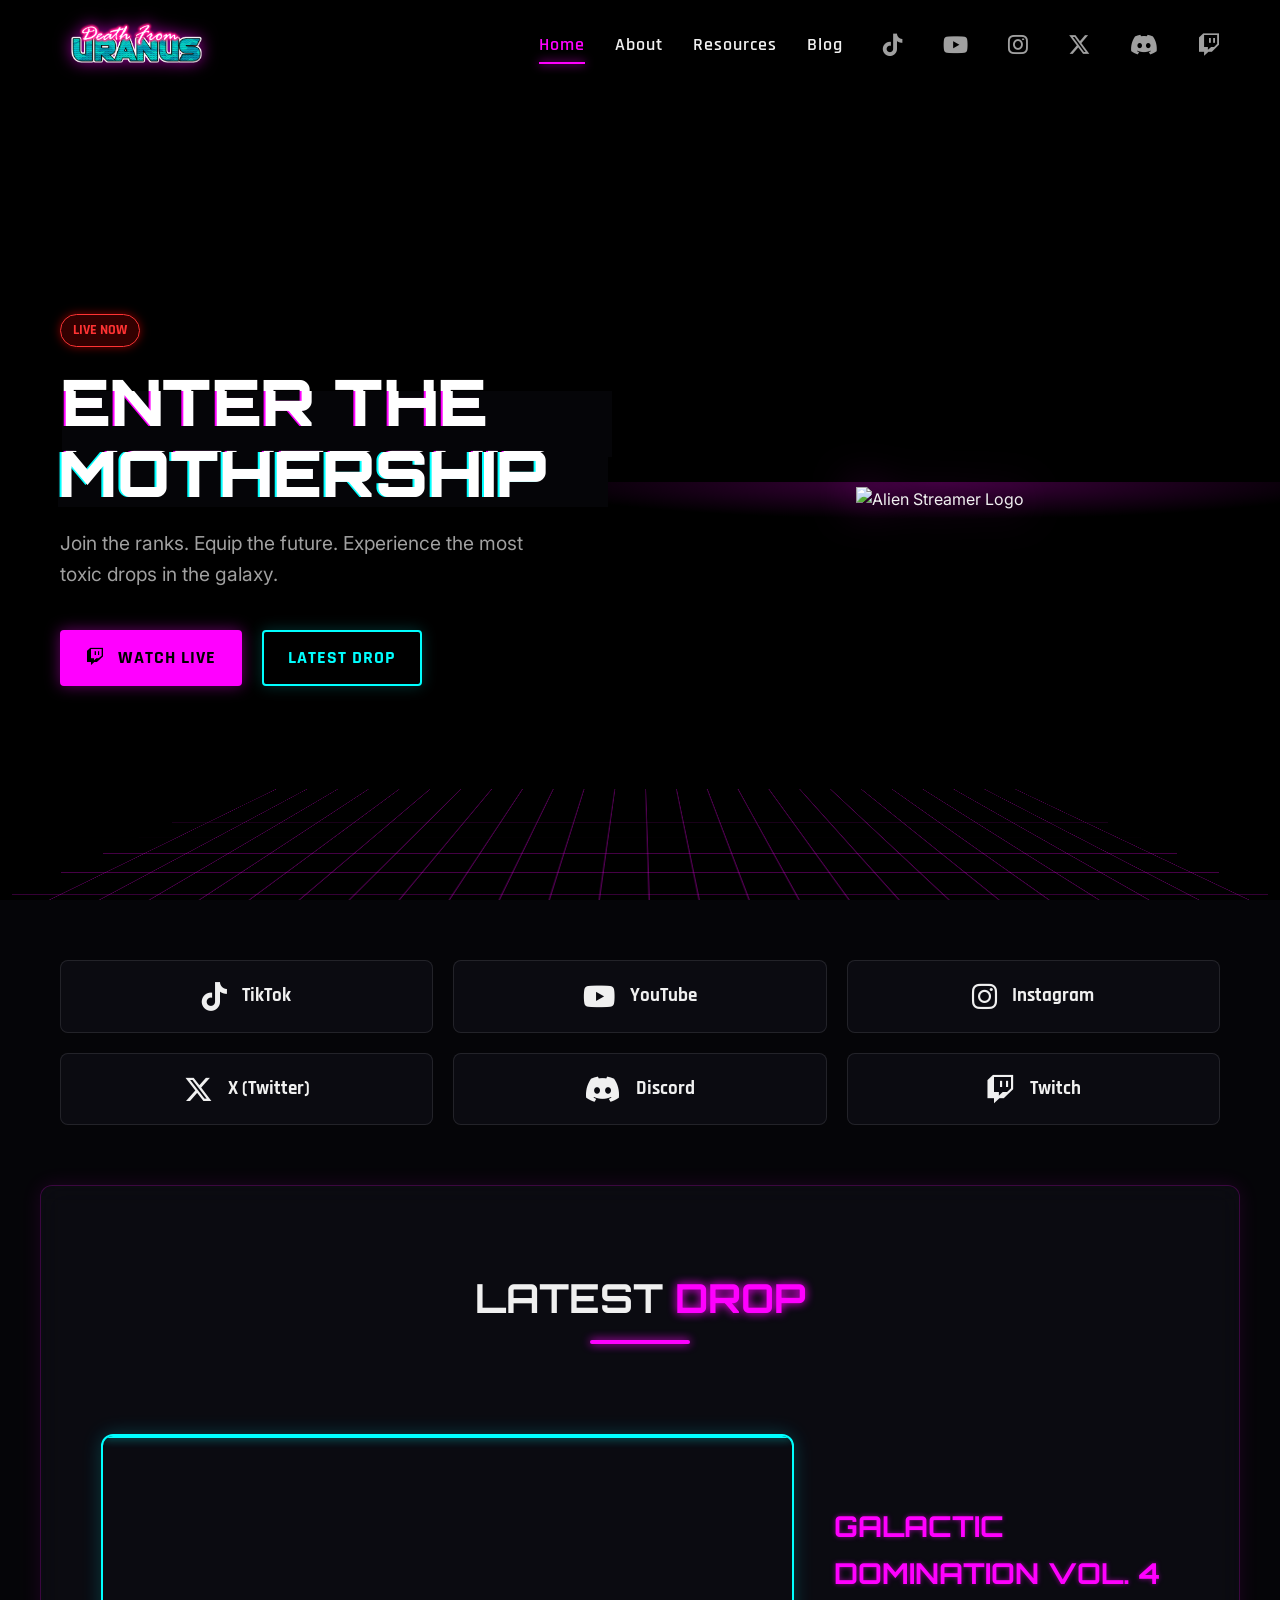
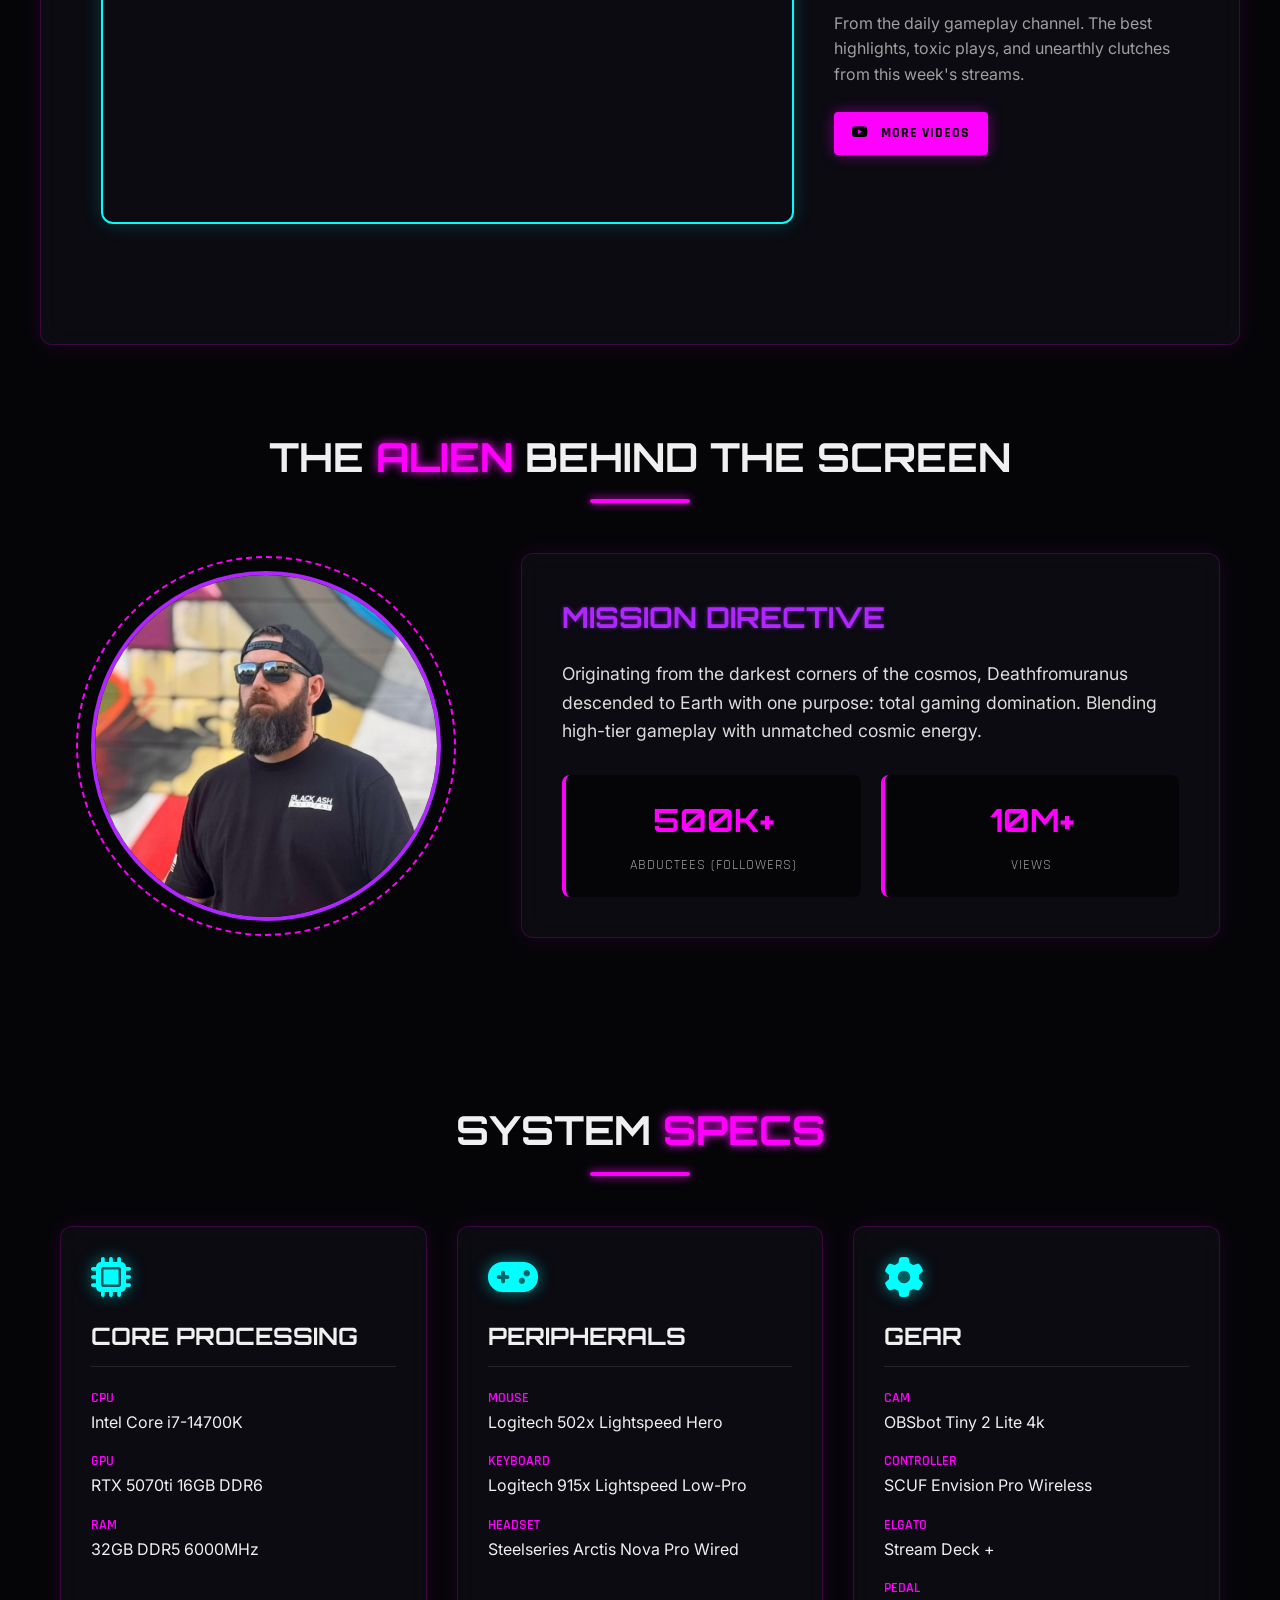
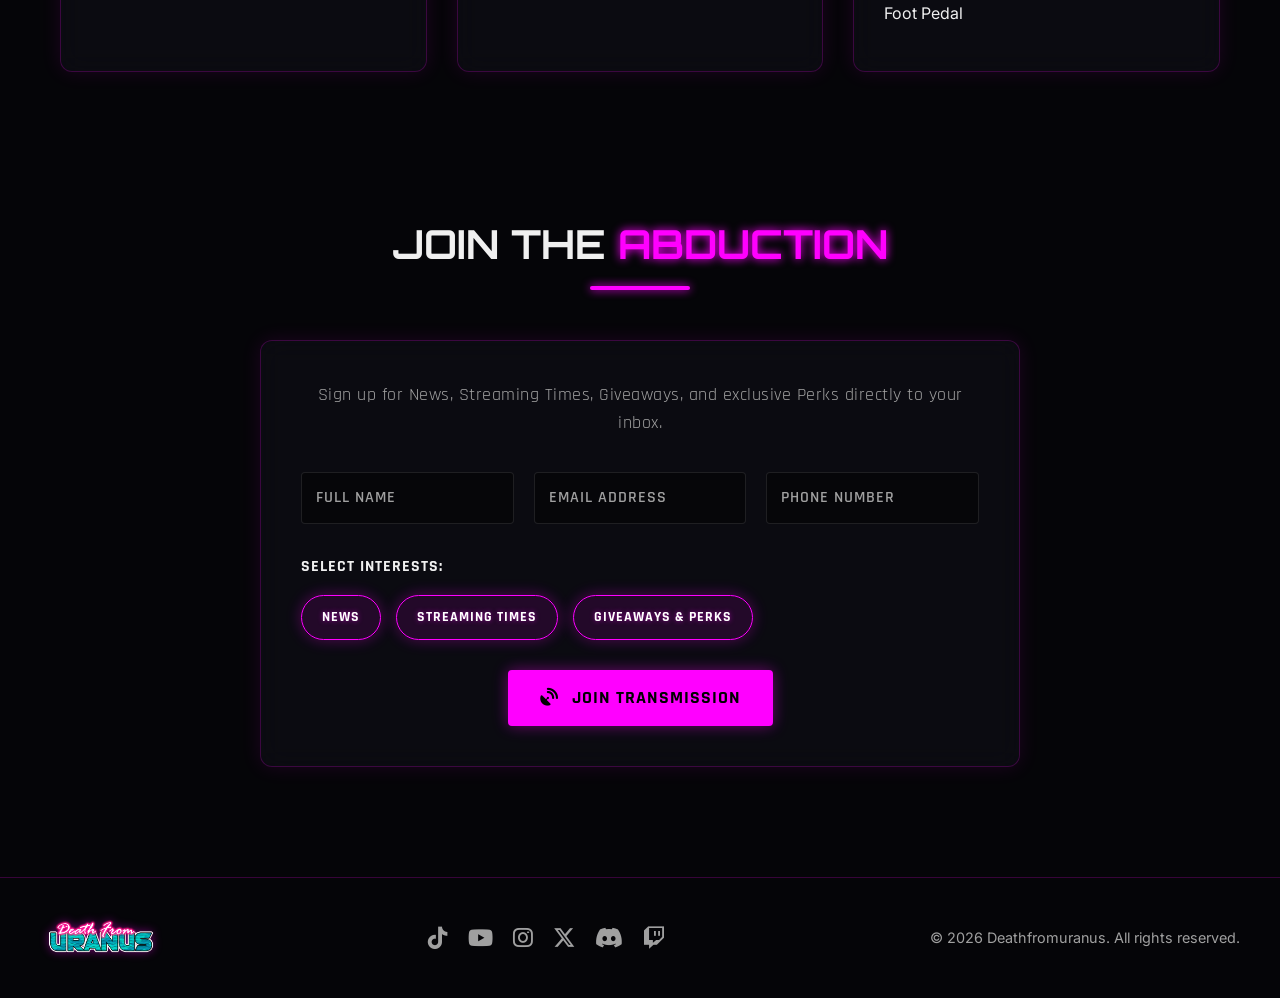
==== commit 8d6adbb2: "Add cell phone field to lead signup form" ====
--- a/index.html
+++ b/index.html
@@ -198,6 +198,10 @@
                             <input type="email" id="signup-email" name="email" required placeholder=" ">
                             <label for="signup-email">EMAIL ADDRESS</label>
                         </div>
+                        <div class="input-group">
+                            <input type="tel" id="signup-phone" name="phone" required placeholder=" ">
+                            <label for="signup-phone">PHONE NUMBER</label>
+                        </div>
                     </div>
                     
                     <div class="interest-selection">
--- a/styles.css
+++ b/styles.css
@@ -695,7 +695,7 @@
 
 .form-inputs {
     display: grid;
-    grid-template-columns: 1fr 1fr;
+    grid-template-columns: repeat(3, 1fr);
     gap: 20px;
 }
 
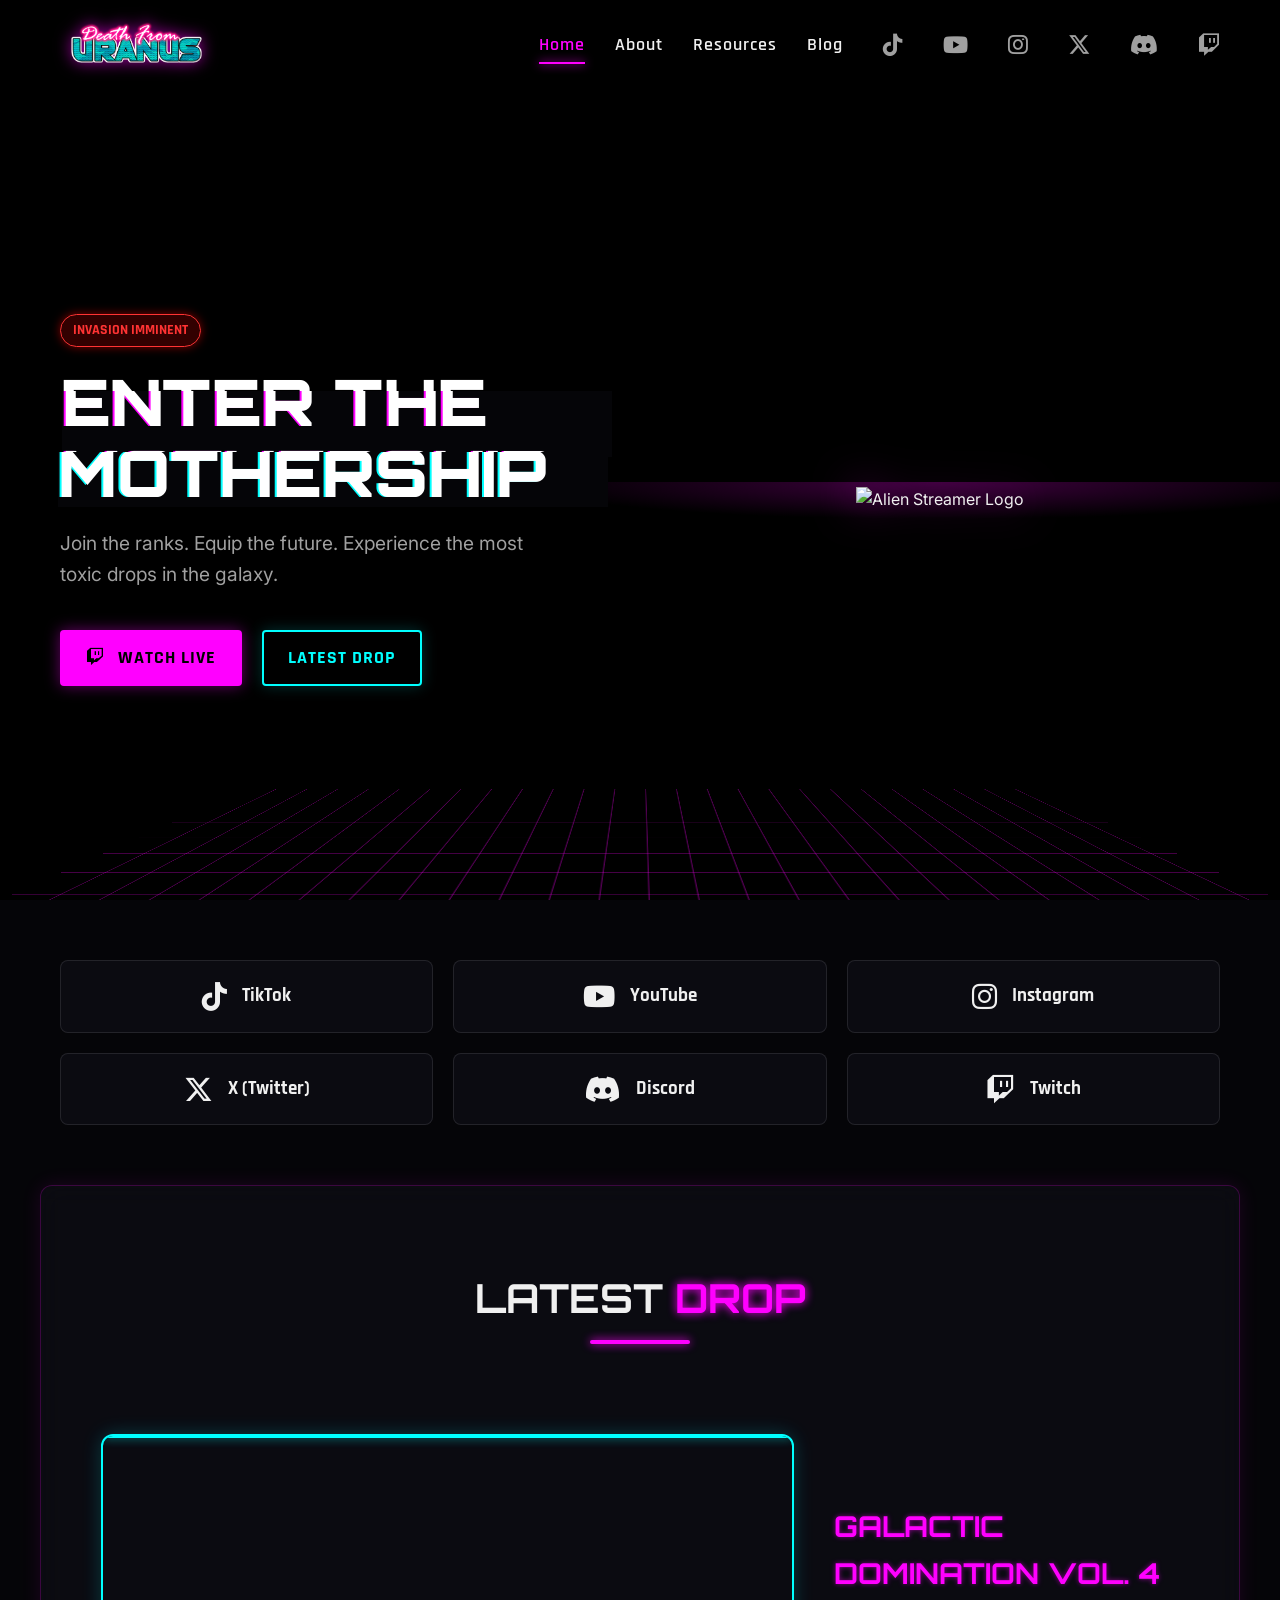
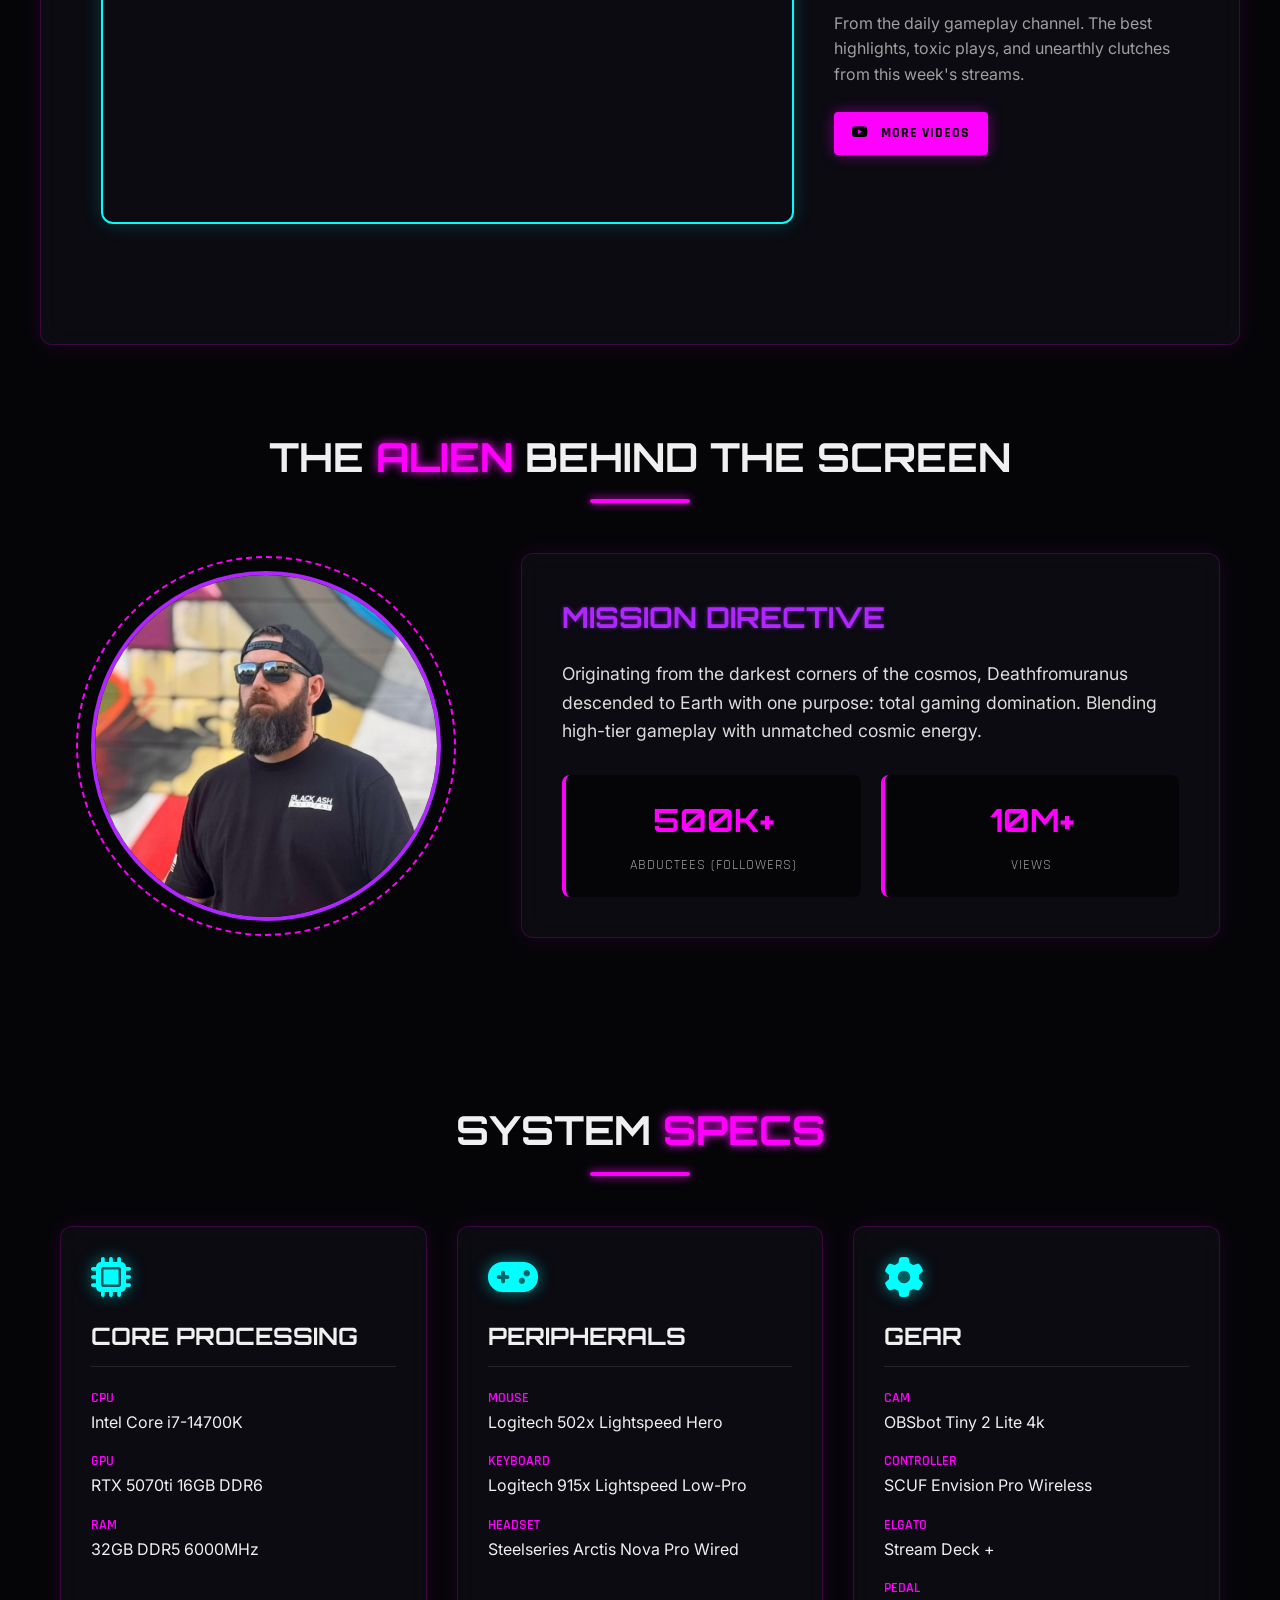
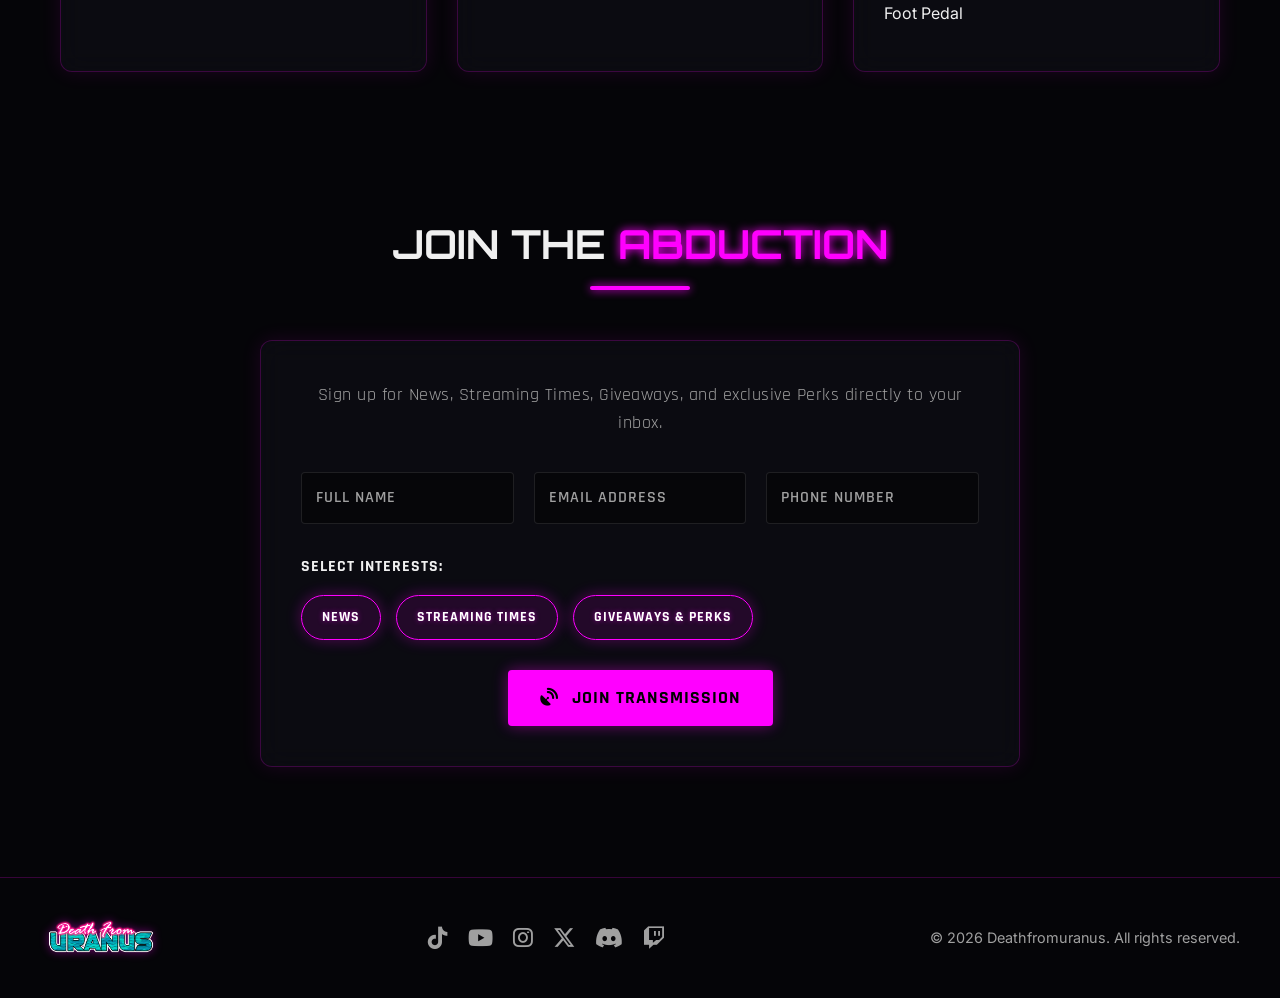
==== commit b95ffd48: "Update hero section badge text to INVASION IMMINENT" ====
--- a/index.html
+++ b/index.html
@@ -45,11 +45,11 @@
         <!-- Hero Section -->
         <section id="home" class="hero">
             <div class="hero-content">
-                <div class="badge">LIVE NOW</div>
+                <div class="badge">INVASION IMMINENT</div>
                 <h1 class="glitch" data-text="ENTER THE MOTHERSHIP">ENTER THE MOTHERSHIP</h1>
                 <p class="subtitle">Join the ranks. Equip the future. Experience the most toxic drops in the galaxy.</p>
                 <div class="hero-buttons">
-                    <a href="https://twitch.tv" class="btn primary-btn"><i class="fa-brands fa-twitch"></i> WATCH LIVE</a>
+                    <a href="https://www.twitch.tv/deathfromuranus" class="btn primary-btn" target="_blank"><i class="fa-brands fa-twitch"></i> WATCH LIVE</a>
                     <a href="#latest" class="btn secondary-btn">LATEST DROP</a>
                 </div>
             </div>
